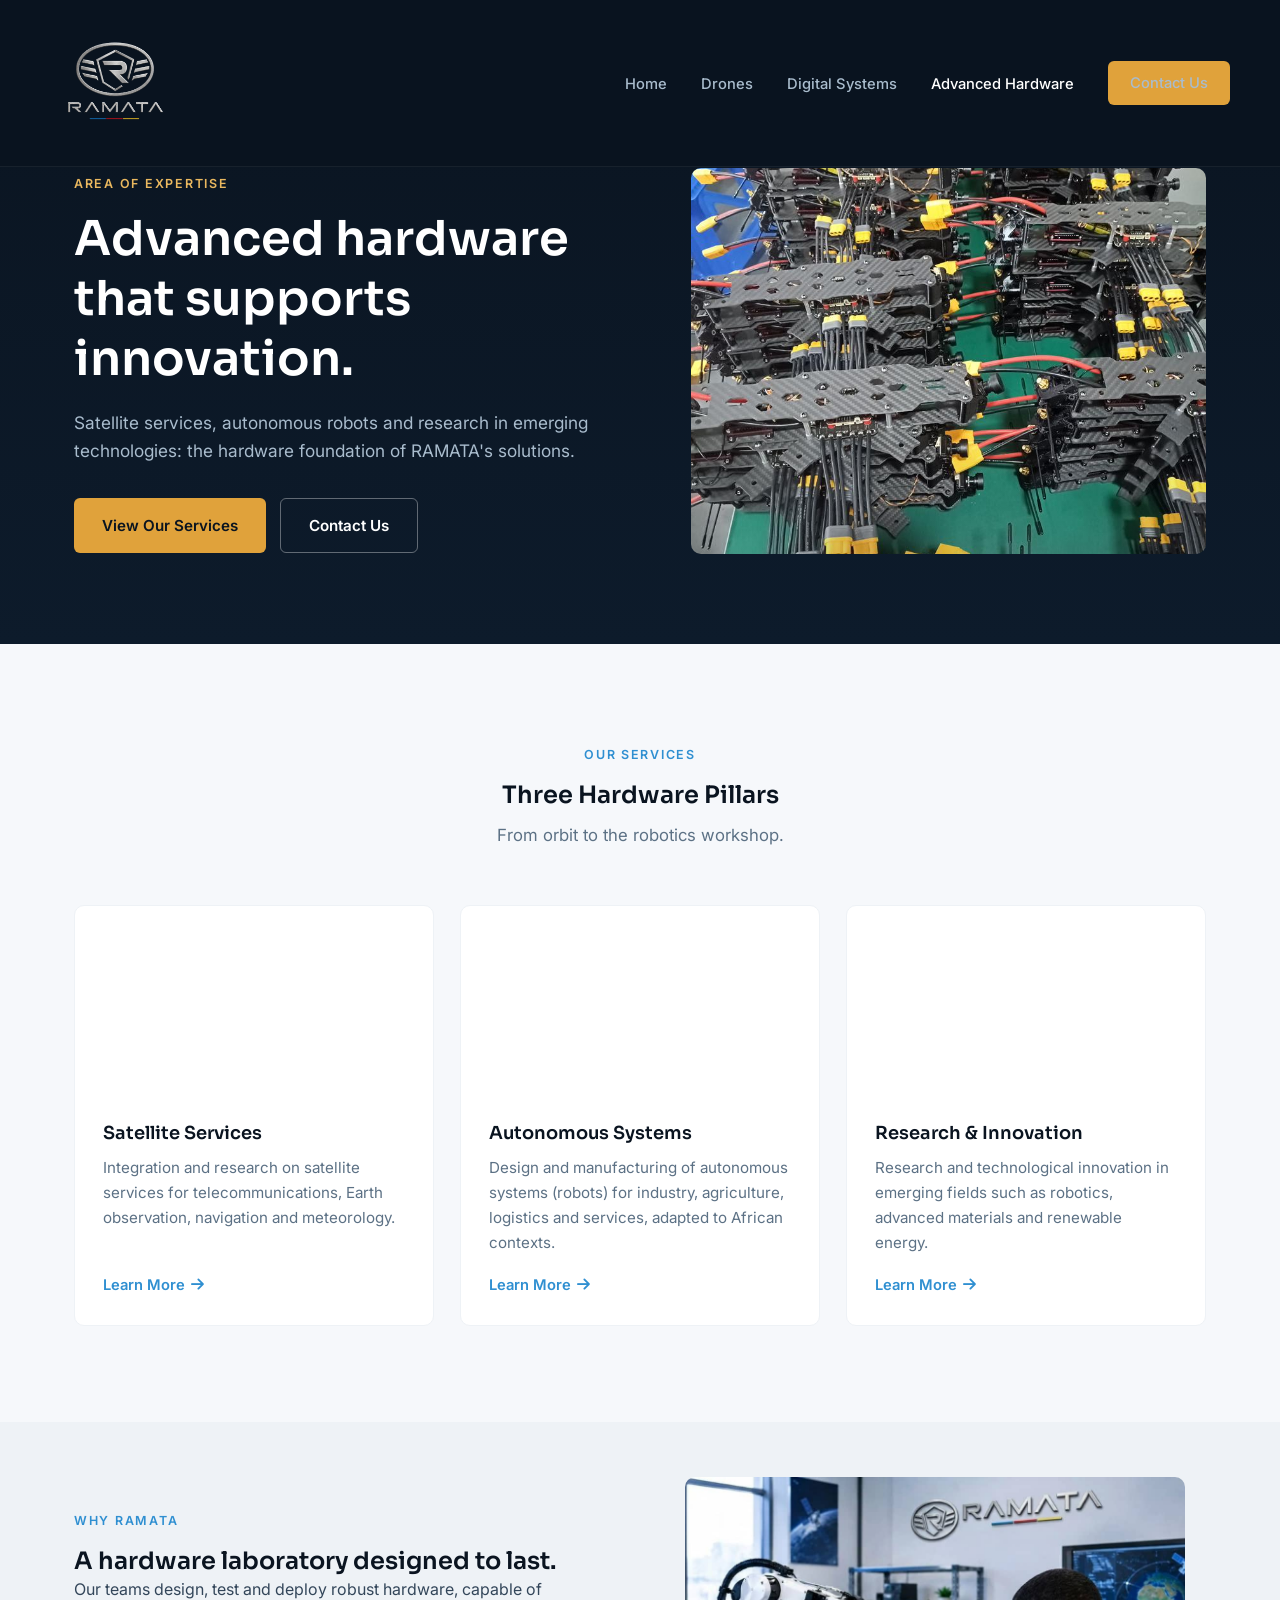
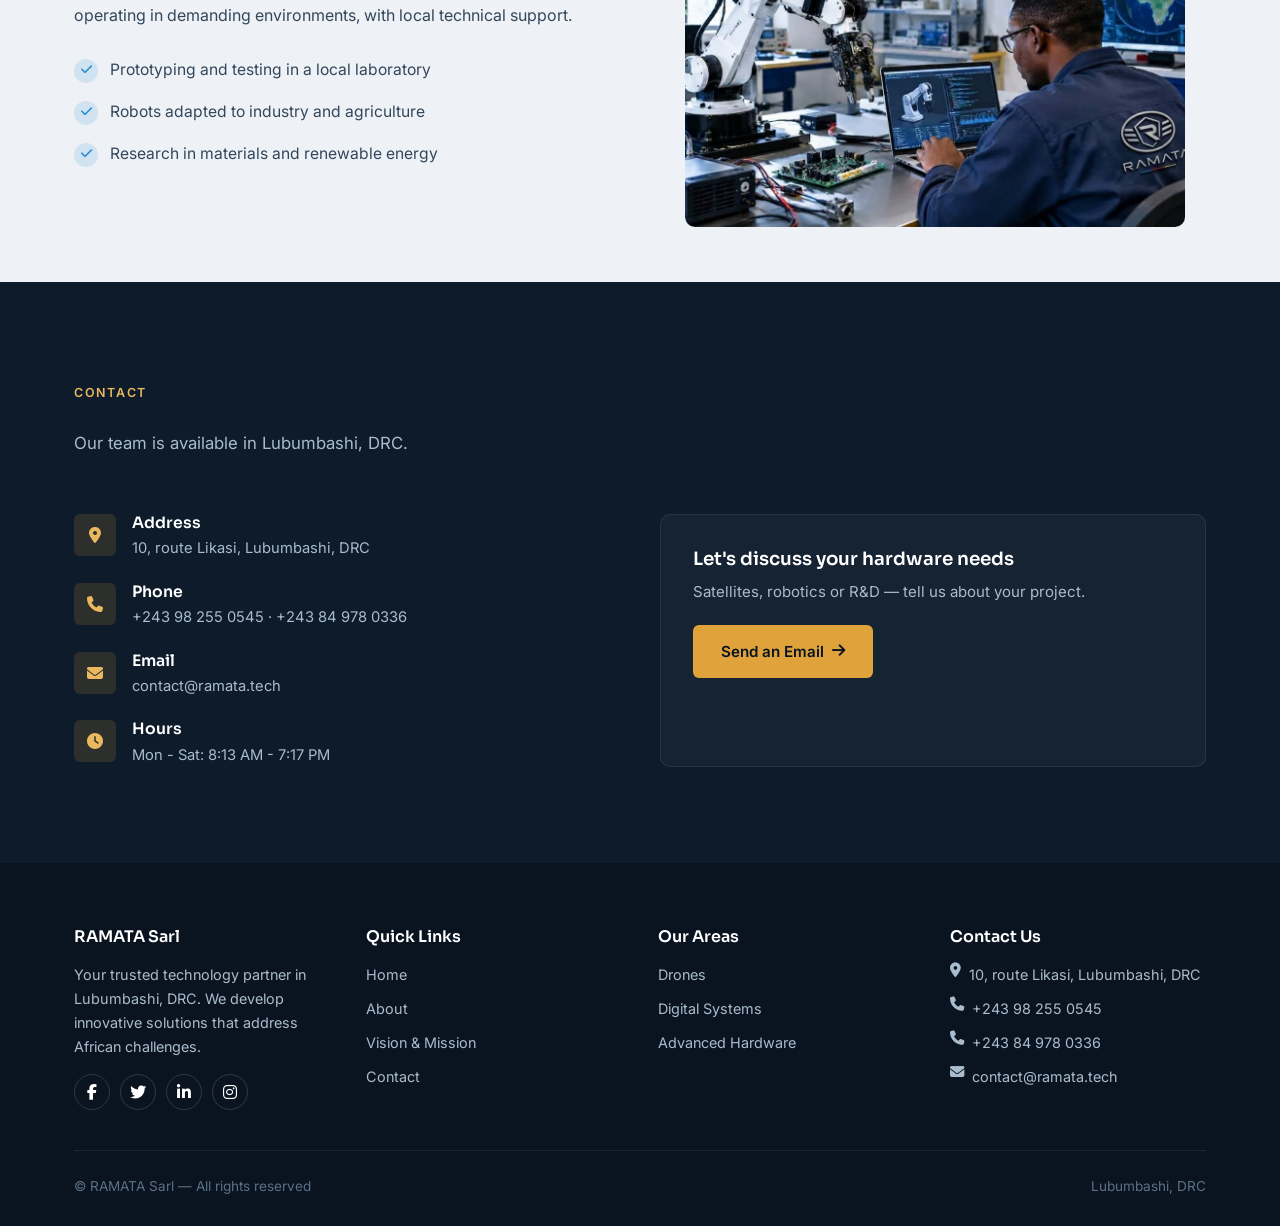
==== advanced-hardware.html @ b4857c04 "updated website" ====
<!DOCTYPE html>
<html lang="en">
<head>
    <meta charset="UTF-8">
    <meta name="viewport" content="width=device-width, initial-scale=1.0">

    <title>Advanced Hardware — RAMATA Sarl</title>

    <meta name="description" content="Satellite services, autonomous systems and research & innovation by RAMATA Sarl, Lubumbashi, DRC.">

    <link rel="preconnect" href="https://fonts.googleapis.com">

    <link href="https://fonts.googleapis.com/css2?family=Sora:wght@500;600;700&family=Inter:wght@400;500;600&display=swap" rel="stylesheet">

    <link rel="stylesheet" href="https://cdnjs.cloudflare.com/ajax/libs/font-awesome/6.4.0/css/all.min.css">

    <link rel="stylesheet" href="style.css">
</head>

<body>

    <!-- Header -->
    <header id="header">

        <div class="container nav-container">

            <a href="index.html" class="logo" aria-label="RAMATA Sarl">

                <img src="images/logo.png" alt="RAMATA logo">


            </a>


            <button class="mobile-menu" aria-label="Menu">
                <i class="fas fa-bars"></i>
            </button>


            <ul class="nav-links">

                <li>
                    <a href="index.html">Home</a>
                </li>

                <li>
                    <a href="drones.html">Drones</a>
                </li>

                <li>
                    <a href="digital-systems.html">Digital Systems</a>
                </li>

                <li>
                    <a href="advanced-hardware.html" class="active">
                        Advanced Hardware
                    </a>
                </li>

                <li>
                    <a href="index.html#contact" class="btn">
                        Contact Us
                    </a>
                </li>

            </ul>

        </div>

    </header>


    <!-- Hero -->
    <section class="hero">

        <div class="container">

            <div class="hero-copy">

                <span class="eyebrow on-dark">
                    Area of Expertise
                </span>

                <h1>
                    Advanced hardware that supports innovation.
                </h1>

                <p>
                    Satellite services, autonomous robots and research in emerging technologies:
                    the hardware foundation of RAMATA's solutions.
                </p>

                <div class="hero-btns">

                    <a href="#services" class="btn">
                        View Our Services
                    </a>

                    <a href="#contact" class="btn btn-ghost">
                        Contact Us
                    </a>

                </div>

            </div>


            <div class="hero-visual">

                <img
                    src="images/hardwares.jpg"
                    alt="RAMATA Satellite Services"
                >

            </div>

        </div>

    </section>


    <!-- Services -->
    <section id="services">

        <div class="container">

            <div class="section-head center">

                <span class="eyebrow">
                    Our Services
                </span>

                <h2>
                    Three Hardware Pillars
                </h2>

                <p>
                    From orbit to the robotics workshop.
                </p>

            </div>


            <div
                class="service-card-grid cols-3"
                style="display:grid;gap:26px;grid-template-columns:repeat(auto-fit,minmax(280px,1fr))"
            >

                <!-- Service 1 -->
                <div class="service-card">

                    <div
                        class="service-media"
                        style="background-image:url('https://images.unsplash.com/photo-1446776877081-d282a0f896e2?ixlib=rb-4.0.3&auto=format&fit=crop&w=500&q=80')"
                    ></div>

                    <div class="service-body">

                       

                        <h3>
                            Satellite Services
                        </h3>

                        <p>
                            Integration and research on satellite services for telecommunications,
                            Earth observation, navigation and meteorology.
                        </p>

                        <a href="#contact" class="link-arrow">
                            Learn More
                            <i class="fas fa-arrow-right"></i>
                        </a>

                    </div>

                </div>


                <!-- Service 2 -->
                <div class="service-card">

                    <div
                        class="service-media"
                        style="background-image:url('https://images.unsplash.com/photo-1485827404703-89b55fcc595e?ixlib=rb-4.0.3&auto=format&fit=crop&w=500&q=80')"
                    ></div>

                    <div class="service-body">

                       

                        <h3>
                            Autonomous Systems
                        </h3>

                        <p>
                            Design and manufacturing of autonomous systems (robots) for industry,
                            agriculture, logistics and services, adapted to African contexts.
                        </p>

                        <a href="#contact" class="link-arrow">
                            Learn More
                            <i class="fas fa-arrow-right"></i>
                        </a>

                    </div>

                </div>


                <!-- Service 3 -->
                <div class="service-card">

                    <div
                        class="service-media"
                        style="background-image:url('https://images.unsplash.com/photo-1532094349884-543bc11b234d?ixlib=rb-4.0.3&auto=format&fit=crop&w=500&q=80')"
                    ></div>

                    <div class="service-body">

                       

                        <h3>
                            Research & Innovation
                        </h3>

                        <p>
                            Research and technological innovation in emerging fields such as robotics,
                            advanced materials and renewable energy.
                        </p>

                        <a href="#contact" class="link-arrow">
                            Learn More
                            <i class="fas fa-arrow-right"></i>
                        </a>

                    </div>

                </div>

            </div>

        </div>

    </section>


    <!-- Why RAMATA -->
    <!-- Point 12: section height reduced -->
    <section class="why-section" style="background:var(--paper-100)">

        <div class="container">

            <div class="split">

                <div>

                    <span class="eyebrow">
                        Why RAMATA
                    </span>

                    <h2>
                        A hardware laboratory designed to last.
                    </h2>

                    <p>
                        Our teams design, test and deploy robust hardware,
                        capable of operating in demanding environments,
                        with local technical support.
                    </p>


                    <ul class="checklist">

                        <li>

                            <span class="check-mark">
                                <i class="fas fa-check"></i>
                            </span>

                            Prototyping and testing in a local laboratory

                        </li>


                        <li>

                            <span class="check-mark">
                                <i class="fas fa-check"></i>
                            </span>

                            Robots adapted to industry and agriculture

                        </li>


                        <li>

                            <span class="check-mark">
                                <i class="fas fa-check"></i>
                            </span>

                            Research in materials and renewable energy

                        </li>

                    </ul>

                </div>


                <img
                    src="images/hardware.jpeg"
                    alt="RAMATA Laboratory"
                >

            </div>

        </div>

    </section>


    <!-- Contact -->
    <section class="contact" id="contact">

        <div class="container">

            <div class="section-head">

                <span class="eyebrow on-dark">
                    Contact
                </span>

                
                <p>
                    Our team is available in Lubumbashi, DRC.
                </p>

            </div>


            <div class="contact-grid">

                <div class="contact-info-list">

                    <div class="contact-info-item">

                        <span class="icon">
                            <i class="fas fa-map-marker-alt"></i>
                        </span>

                        <div>

                            <h4>
                                Address
                            </h4>

                            <p>
                                10, route Likasi, Lubumbashi, DRC
                            </p>

                        </div>

                    </div>


                    <div class="contact-info-item">

                        <span class="icon">
                            <i class="fas fa-phone"></i>
                        </span>

                        <div>

                            <h4>
                                Phone
                            </h4>

                            <p>
                                <a href="tel:+243982550545">
                                    +243 98 255 0545
                                </a>
                                ·
                                <a href="tel:+243849780336">
                                    +243 84 978 0336
                                </a>
                            </p>

                        </div>

                    </div>


                    <div class="contact-info-item">

                        <span class="icon">
                            <i class="fas fa-envelope"></i>
                        </span>

                        <div>

                            <h4>
                                Email
                            </h4>

                            <p>
                                <a href="mailto:contact@ramata.tech">
                                    contact@ramata.tech
                                </a>
                            </p>

                        </div>

                    </div>


                    <div class="contact-info-item">

                        <span class="icon">
                            <i class="fas fa-clock"></i>
                        </span>

                        <div>

                            <h4>
                                Hours
                            </h4>

                            <p>
                                Mon - Sat: 8:13 AM - 7:17 PM
                            </p>

                        </div>

                    </div>

                </div>


                <div class="contact-panel">

                    <h3>
                        Let's discuss your hardware needs
                    </h3>

                    <p>
                        Satellites, robotics or R&D — tell us about your project.
                    </p>

                    <a
                        href="mailto:contact@ramata.tech"
                        class="btn"
                    >
                        Send an Email
                        <i class="fas fa-arrow-right"></i>
                    </a>

                </div>

            </div>

        </div>

    </section>


    <!-- Footer -->
    <footer>

        <div class="container">

            <div class="footer-grid">


                <!-- Footer Column 1 -->
                <div class="footer-col">

                    <h3>
                        RAMATA Sarl
                    </h3>

                    <p>
                        Your trusted technology partner in Lubumbashi, DRC.
                        We develop innovative solutions that address African challenges.
                    </p>

                    <div class="social-links">

                        <a href="#">
                            <i class="fab fa-facebook-f"></i>
                        </a>

                        <a href="#">
                            <i class="fab fa-twitter"></i>
                        </a>

                        <a href="#">
                            <i class="fab fa-linkedin-in"></i>
                        </a>

                        <a href="#">
                            <i class="fab fa-instagram"></i>
                        </a>

                    </div>

                </div>


                <!-- Footer Column 2 -->
                <div class="footer-col">

                    <h4>
                        Quick Links
                    </h4>

                    <ul class="footer-links">

                        <li>
                            <a href="index.html">
                                Home
                            </a>
                        </li>

                        <li>
                            <a href="index.html#apropos">
                                About
                            </a>
                        </li>

                        <li>
                            <a href="index.html#vision">
                                Vision & Mission
                            </a>
                        </li>

                        <li>
                            <a href="index.html#contact">
                                Contact
                            </a>
                        </li>

                    </ul>

                </div>


                <!-- Footer Column 3 -->
                <div class="footer-col">

                    <h4>
                        Our Areas
                    </h4>

                    <ul class="footer-links">

                        <li>
                            <a href="drones.html">
                                Drones
                            </a>
                        </li>

                        <li>
                            <a href="digital-systems.html">
                                Digital Systems
                            </a>
                        </li>

                        <li>
                            <a href="advanced-hardware.html">
                                Advanced Hardware
                            </a>
                        </li>

                    </ul>

                </div>


                <!-- Footer Column 4 -->
                <div class="footer-col">

                    <h4>
                        Contact Us
                    </h4>

                    <ul class="footer-links">

                        <li>
                            <i class="fas fa-map-marker-alt"></i>
                            10, route Likasi, Lubumbashi, DRC
                        </li>

                        <li>
                            <i class="fas fa-phone"></i>
                            +243 98 255 0545
                        </li>

                        <li>
                            <i class="fas fa-phone"></i>
                            +243 84 978 0336
                        </li>

                        <li>
                            <i class="fas fa-envelope"></i>
                            contact@ramata.tech
                        </li>

                    </ul>

                </div>

            </div>


            <div class="copyright">

                <p>
                    &copy; RAMATA Sarl — All rights reserved
                </p>

                <p>
                    Lubumbashi, DRC
                </p>

            </div>

        </div>

    </footer>


    <script src="main.js"></script>

</body>
</html>
---- style.css ----
/* ==========================================================================
   RAMATA Sarl — Design tokens
   Palette: deep aviation navy + sky blue + warm amber accent
   Type: Sora (display/headings) + Inter (body)
   ========================================================================== */

:root {
    --navy-950: #0a1420;
    --navy-900: #0d1b2b;
    --navy-800: #12283e;
    --navy-700: #1a3552;
    --sky-500: #2f8fd1;
    --sky-400: #4fabe8;
    --amber-400: #e0a23b;
    --amber-300: #eab85f;
    --paper-50: #f6f8fb;
    --paper-100: #eef2f6;
    --white: #ffffff;
    --slate-700: #33465a;
    --slate-500: #5c7185;
    --slate-300: #a9bccd;
    --slate-200: #cddae4;
    --radius-sm: 6px;
    --radius-md: 10px;
    --container: 1180px;
}

* {
    margin: 0;
    padding: 0;
    box-sizing: border-box;
}

html {
    scroll-behavior: smooth;
}

body {
    font-family: 'Inter', sans-serif;
    background: var(--paper-50);
    color: var(--slate-700);
    line-height: 1.65;
    font-size: 16px;
    overflow-x: hidden;
}

h1, h2, h3, h4 {
    font-family: 'Sora', sans-serif;
    color: var(--navy-950);
    line-height: 1.25;
    font-weight: 600;
}

a {
    color: inherit;
}

img {
    max-width: 100%;
    display: block;
}

.container {
    width: 100%;
    max-width: var(--container);
    margin: 0 auto;
    padding: 0 24px;
}

.eyebrow {
    display: inline-block;
    font-size: 0.78rem;
    letter-spacing: 0.14em;
    text-transform: uppercase;
    font-weight: 600;
    color: var(--sky-500);
    margin-bottom: 14px;
}

.eyebrow.on-dark {
    color: var(--amber-300);
}

section {
    padding: 96px 0;
}

.section-head {
    max-width: 620px;
    margin-bottom: 56px;
}

.section-head p {
    color: var(--slate-500);
    font-size: 1.05rem;
    margin-top: 12px;
}

.section-head.center {
    margin-left: auto;
    margin-right: auto;
    text-align: center;
}

/* Buttons */
.btn {
    display: inline-flex;
    align-items: center;
    gap: 8px;
    padding: 14px 28px;
    background: var(--amber-400);
    color: var(--navy-950);
    border-radius: var(--radius-sm);
    text-decoration: none;
    font-weight: 600;
    font-size: 0.95rem;
    border: none;
    cursor: pointer;
    transition: background 0.2s ease, transform 0.2s ease;
}

.btn:hover {
    background: var(--amber-300);
    transform: translateY(-2px);
}

.btn-ghost {
    background: transparent;
    color: var(--white);
    border: 1.5px solid rgba(255,255,255,0.35);
}

.btn-ghost:hover {
    background: rgba(255,255,255,0.1);
    border-color: rgba(255,255,255,0.6);
}

.link-arrow {
    display: inline-flex;
    align-items: center;
    gap: 6px;
    color: var(--sky-500);
    text-decoration: none;
    font-weight: 600;
    font-size: 0.92rem;
    transition: gap 0.2s ease;
}

.link-arrow:hover {
    gap: 10px;
}

/* ==========================================================================
   Header
   ========================================================================== */

header {
    position: fixed;
    top: 0;
    width: 100%;
    z-index: 1000;
    background: rgba(10, 20, 32, 0.92);
    backdrop-filter: blur(8px);
    border-bottom: 1px solid rgba(255,255,255,0.06);
}

.nav-container {
    display: flex;
    align-items: center;
    justify-content: space-between;
    padding: 18px 0;
}

.logo {
    display: flex;
    flex-direction: column;
    align-items: center;
    justify-content: center;
    text-decoration: none;
    line-height: 1;
    gap: 4px;
}

.logo img {
    width: 130px;
    height: auto;
    object-fit: contain;
    display: block;
    border-radius: 6px;
}

.logo-text {
    color: var(--white);
    font-family: 'Sora', sans-serif;
    font-size: 0.85rem;
    font-weight: 600;
    line-height: 1;
}
.nav-links {
    display: flex;
    align-items: center;
    list-style: none;
    gap: 34px;
}

.nav-links a {
    text-decoration: none;
    color: var(--slate-300);
    font-weight: 500;
    font-size: 0.92rem;
    transition: color 0.2s ease;
}

.nav-links a:hover,
.nav-links a.active {
    color: var(--white);
}

.nav-links .btn {
    padding: 10px 22px;
}

.mobile-menu {
    display: none;
    font-size: 1.4rem;
    color: var(--white);
    cursor: pointer;
    background: none;
    border: none;  
    padding: 8px 12px;


}

/* ==========================================================================
   Hero
   ========================================================================== */

.hero {
    background: linear-gradient(180deg, var(--navy-950) 0%, var(--navy-900) 100%);
    color: var(--white);
    padding: 168px 0 90px;
    position: relative;
    overflow: hidden;
}

.hero .container {
    display: grid;
    grid-template-columns: 1fr;
    gap: 48px;
    align-items: center;
    position: relative;
    z-index: 2;
}

.hero-copy h1 {
    color: var(--white);
    font-size: 2.4rem;
    margin-bottom: 20px;
    max-width: 620px;
}

.hero-copy p {
    color: var(--slate-300);
    font-size: 1.08rem;
    max-width: 520px;
    margin-bottom: 32px;
}

.hero-btns {
    display: flex;
    flex-wrap: wrap;
    gap: 14px;
}

.hero-visual {
    position: relative;
    border-radius: var(--radius-md);
    overflow: hidden;
    aspect-ratio: 4 / 3;
}

.hero-visual img {
    width: 100%;
    height: 100%;
    object-fit: cover;
}

.hero-visual::after {
    content: '';
    position: absolute;
    inset: 0;
    background: linear-gradient(
        180deg,
        rgba(10,20,32,0) 70%,
        rgba(10,20,32,0.15) 100%
    );
}

/* ==========================================================================
   Checklist
   ========================================================================== */

.checklist {
    list-style: none;
    display: grid;
    gap: 16px;
    margin: 28px 0 32px;
}

.checklist li {
    display: flex;
    align-items: flex-start;
    gap: 12px;
    font-size: 0.98rem;
}

.checklist .check-mark {
    flex-shrink: 0;
    width: 24px;
    height: 24px;
    border-radius: 50%;
    background: rgba(47, 143, 209, 0.15);
    color: var(--sky-500);
    display: flex;
    align-items: center;
    justify-content: center;
    font-size: 0.8rem;
    margin-top: 2px;
}

.checklist.on-dark .check-mark {
    background: rgba(224, 162, 59, 0.18);
    color: var(--amber-300);
}

.checklist.on-dark li {
    color: var(--slate-300);
}

/* ==========================================================================
   About / intro split
   ========================================================================== */

.split {
    display: grid;
    grid-template-columns: 1fr;
    gap: 48px;
    align-items: center;
}

.split img {
    border-radius: var(--radius-md);
}

/* ==========================================================================
   Vision / Mission cards
   ========================================================================== */

.vm-grid, .card-grid {
    display: grid;
    grid-template-columns: 1fr;
    gap: 28px;
}

.vm-card, .info-card {
    background: var(--white);
    border: 1px solid var(--paper-100);
    border-radius: var(--radius-md);
    padding: 32px;
}

.vm-card .icon, .service-card .icon {
    width: 46px;
    height: 46px;
    border-radius: var(--radius-sm);
    background: var(--navy-950);
    color: var(--amber-300);
    display: flex;
    align-items: center;
    justify-content: center;
    font-size: 1.15rem;
    margin-bottom: 18px;
}

.vm-card p, .info-card p {
    color: var(--slate-500);
    font-size: 0.96rem;
}

/* ==========================================================================
   Services / specialization cards
   ========================================================================== */

.service-card {
    background: var(--white);
    border-radius: var(--radius-md);
    overflow: hidden;
    border: 1px solid var(--paper-100);
    display: flex;
    flex-direction: column;
}

.service-card .service-media {
    height: 190px;
    background-size: cover;
    background-position: center;
    position: relative;
}

.service-card .service-body {
    padding: 26px 28px 28px;
    display: flex;
    flex-direction: column;
    flex: 1;
}

.service-card h3 {
    font-size: 1.12rem;
    margin-bottom: 10px;
}

.service-card p {
    color: var(--slate-500);
    font-size: 0.95rem;
    margin-bottom: 18px;
    flex: 1;
}

/* Specialization teaser cards on landing page */

.spec-card {
    position: relative;
    border-radius: var(--radius-md);
    overflow: hidden;
    min-height: 320px;
    display: flex;
    align-items: flex-end;
    color: var(--white);
    text-decoration: none;
    background-size: cover;
    background-position: center;
}

.spec-card::before {
    content: '';
    position: absolute;
    inset: 0;
    background: linear-gradient(180deg, rgba(10,20,32,0.15) 0%, rgba(10,20,32,0.92) 100%);
}

.spec-card-body {
    position: relative;
    z-index: 2;
    padding: 28px;
}

.spec-card .tag {
    font-size: 0.75rem;
    letter-spacing: 0.12em;
    text-transform: uppercase;
    color: var(--amber-300);
    font-weight: 600;
    margin-bottom: 8px;
    display: block;
}

.spec-card h3 {
    color: var(--white);
    font-size: 1.3rem;
    margin-bottom: 8px;
}

.spec-card p {
    color: var(--slate-300);
    font-size: 0.92rem;
    margin-bottom: 0;
}

.spec-card .link-arrow {
    color: var(--white);
    margin-top: 14px;
}

/* ==========================================================================
   Stats strip
   ========================================================================== */

.stats {
    background: var(--navy-950);
    color: var(--white);
    padding: 56px 0;
}

.stats .container {
    display: grid;
    grid-template-columns: repeat(2, 1fr);
    gap: 32px;
    text-align: center;
}

.stats .stat-num {
    font-family: 'Sora', sans-serif;
    font-size: 2.1rem;
    font-weight: 700;
    color: var(--amber-300);
}

.stats .stat-label {
    color: var(--slate-300);
    font-size: 0.88rem;
    margin-top: 6px;
}

/* ==========================================================================
   Gallery
   ========================================================================== */

.gallery-grid {
    display: grid;
    grid-template-columns: repeat(2, 1fr);
    gap: 18px;
}

.gallery-item {
    border-radius: var(--radius-md);
    overflow: hidden;
    aspect-ratio: 4/3;
}

.gallery-item img {
    width: 100%;
    height: 100%;
    object-fit: cover;
    transition: transform 0.4s ease;
}

.gallery-item:hover img {
    transform: scale(1.06);
}

/* ==========================================================================
   Contact
   ========================================================================== */

.contact {
    background: var(--navy-900);
    color: var(--white);
}

.contact .section-head p {
    color: var(--slate-300);
}

.contact-grid {
    display: grid;
    grid-template-columns: 1fr;
    gap: 40px;
}

.contact-info-list {
    display: grid;
    gap: 22px;
}

.contact-info-item {
    display: flex;
    gap: 16px;
    align-items: flex-start;
}

.contact-info-item .icon {
    width: 42px;
    height: 42px;
    border-radius: var(--radius-sm);
    background: rgba(224, 162, 59, 0.15);
    color: var(--amber-300);
    display: flex;
    align-items: center;
    justify-content: center;
    flex-shrink: 0;
}

.contact-info-item h4 {
    color: var(--white);
    font-size: 0.98rem;
    margin-bottom: 3px;
}

.contact-info-item p, .contact-info-item a {
    color: var(--slate-300);
    font-size: 0.92rem;
    text-decoration: none;
}

.contact-panel {
    background: rgba(255,255,255,0.04);
    border: 1px solid rgba(255,255,255,0.08);
    border-radius: var(--radius-md);
    padding: 32px;
}

.contact-panel h3 {
    color: var(--white);
    font-size: 1.15rem;
    margin-bottom: 10px;
}

.contact-panel p {
    color: var(--slate-300);
    font-size: 0.94rem;
    margin-bottom: 20px;
}

/* ==========================================================================
   Footer
   ========================================================================== */

footer {
    background: var(--navy-950);
    color: var(--slate-300);
    padding: 64px 0 28px;
}

.footer-grid {
    display: grid;
    grid-template-columns: 1fr;
    gap: 36px;
    padding-bottom: 40px;
}

.footer-col h3, .footer-col h4 {
    color: var(--white);
    font-size: 1rem;
    margin-bottom: 16px;
}

.footer-col p {
    font-size: 0.9rem;
    color: var(--slate-300);
    margin-bottom: 16px;
}

.footer-links {
    list-style: none;
    display: grid;
    gap: 10px;
}

.footer-links a {
    text-decoration: none;
    color: var(--slate-300);
    font-size: 0.9rem;
    transition: color 0.2s ease;
}

.footer-links a:hover {
    color: var(--amber-300);
}

.footer-links li {
    display: flex;
    gap: 8px;
    align-items: flex-start;
    font-size: 0.9rem;
}

.social-links {
    display: flex;
    gap: 10px;
}

.social-links a {
    width: 36px;
    height: 36px;
    border-radius: 50%;
    border: 1px solid rgba(255,255,255,0.15);
    display: flex;
    align-items: center;
    justify-content: center;
    color: var(--white);
    text-decoration: none;
    transition: background 0.2s ease, border-color 0.2s ease;
}

.social-links a:hover {
    background: var(--amber-400);
    border-color: var(--amber-400);
    color: var(--navy-950);
}

.copyright {
    border-top: 1px solid rgba(255,255,255,0.08);
    padding-top: 24px;
    font-size: 0.85rem;
    color: var(--slate-500);
    display: flex;
    justify-content: space-between;
    flex-wrap: wrap;
    gap: 10px;
}

/* ==========================================================================
   Responsive
   ========================================================================== */

@media (min-width: 640px) {
    .stats .container {
        grid-template-columns: repeat(4, 1fr);
    }

    .gallery-grid {
        grid-template-columns: repeat(3, 1fr);
    }
}

@media (min-width: 768px) {
    .hero h1 {
        font-size: 3rem;
    }

    .vm-grid {
        grid-template-columns: repeat(3, 1fr);
    }

    .card-grid {
        grid-template-columns: repeat(2, 1fr);
    }

    .footer-grid {
        grid-template-columns: repeat(4, 1fr);
    }

    .contact-grid {
        grid-template-columns: 1fr 1fr;
    }
}

@media (min-width: 900px) {
    .hero .container {
        grid-template-columns: 1.05fr 0.95fr;
    }

    .split {
        grid-template-columns: 1fr 1fr;
    }

    .service-card-grid {
        grid-template-columns: repeat(3, 1fr);
    }
}

@media (min-width: 992px) {
    .service-card-grid.cols-3 {
        grid-template-columns: repeat(3, 1fr);
    }

    .spec-grid {
        grid-template-columns: repeat(3, 1fr);
    }
}

.service-card-grid, .spec-grid {
    display: grid;
    grid-template-columns: 1fr;
    gap: 26px;
}

@media (min-width: 700px) {
    .service-card-grid, .spec-grid {
        grid-template-columns: repeat(2, 1fr);
    }
}

@media (max-width: 899px) {
    .nav-links {
        display: none;
        position: absolute;
        top: 100%;
        left: 0;
        width: 100%;
        background: var(--navy-950);
        flex-direction: column;
        align-items: flex-start;
        padding: 24px;
        gap: 18px;
        border-bottom: 1px solid rgba(255,255,255,0.08);
    }

    .nav-links.active {
        display: flex;
    }

    .mobile-menu {
        display: block;
    }

    section {
        padding: 72px 0;
    }
}
/* =========================================================
   Specializations Carousel
   ========================================================= */

.spec-carousel {
    position: relative;
    display: flex;
    align-items: center;
    gap: 18px;
}

.spec-carousel .spec-grid {
    display: flex;
    gap: 26px;
    overflow-x: auto;
    scroll-behavior: smooth;
    scrollbar-width: none;
    flex: 1;
    padding: 8px 4px 18px;
}

.spec-carousel .spec-grid::-webkit-scrollbar {
    display: none;
}

.spec-carousel .spec-card {
    flex: 0 0 calc((100% - 52px) / 3);
    min-height: 320px;
}

.carousel-btn {
    width: 44px;
    height: 44px;
    flex-shrink: 0;
    border: none;
    border-radius: 50%;
    background: var(--navy-950);
    color: var(--white);
    cursor: pointer;
    display: flex;
    align-items: center;
    justify-content: center;
    transition: 0.2s ease;
    z-index: 5;
}

.carousel-btn:hover {
    background: var(--sky-500);
    transform: scale(1.05);
}

/* Tablet */
@media (max-width: 991px) {
    .spec-carousel .spec-card {
        flex: 0 0 calc((100% - 26px) / 2);
    }
}

/* Mobile */
@media (max-width: 699px) {
    .spec-carousel {
        gap: 10px;
    }

    .spec-carousel .spec-card {
        flex: 0 0 100%;
    }

    .carousel-btn {
        width: 38px;
        height: 38px;
    }
}
/* =========================================================
   Drone Images Carousel - Point 8
   ========================================================= */

.drone-carousel {
    position: relative;
    width: 100%;
    border-radius: var(--radius-md);
    overflow: hidden;
    aspect-ratio: 4 / 3;
}

.drone-carousel-track {
    display: flex;
    width: 100%;
    height: 100%;
    overflow-x: auto;
    scroll-behavior: smooth;
    scrollbar-width: none;
    scroll-snap-type: x mandatory;
}

.drone-carousel-track::-webkit-scrollbar {
    display: none;
}

.drone-carousel-track img {
    flex: 0 0 100%;
    width: 100%;
    height: 100%;
    object-fit: cover;
    scroll-snap-align: start;
}

.drone-carousel-btn {
    position: absolute;
    top: 50%;
    transform: translateY(-50%);
    width: 42px;
    height: 42px;
    border: none;
    border-radius: 50%;
    background: rgba(10, 20, 32, 0.75);
    color: var(--white);
    cursor: pointer;
    display: flex;
    align-items: center;
    justify-content: center;
    z-index: 5;
    transition: 0.2s ease;
}

.drone-carousel-btn:hover {
    background: var(--sky-500);
}

.drone-prev {
    left: 14px;
}

.drone-next {
    right: 14px;
}

@media (max-width: 699px) {
    .drone-carousel-btn {
        width: 36px;
        height: 36px;
    }
}
/* =========================================================
   Applications - Images
   ========================================================= */

.application-image {
    width: 100%;
    height: 160px;
    object-fit: cover;
    border-radius: 12px;
    display: block;
    margin-bottom: 20px;
}
/* Company image and name */

.company-image {
    text-align: center;
}

.company-image img {
    width: 70%;
    max-width: 420px;
aspect-ratio: 1 / 1;
height: auto;
    object-fit: cover;
    border-radius: 16px;
    display: block;
    margin: 0 auto;
}

.company-image h3 {
    margin-top: 14px;
    font-size: 24px;
    font-weight: 700;
}
/* =========================================================
   Why RAMATA Section - Point 12
   Reduced section height
   ========================================================= */

.why-section {
    padding: 55px 0;
}

@media (max-width: 899px) {
    .why-section {
        padding: 50px 0;
    }
}
/*
.hero-copy p {
    text-align: justify !important;
}

.service-card p {
    text-align: justify;
}
    
.card-grid p {
        text-align: justify;
}
        
.split p{
    text-align: justify;
}
.vm-grid p{
    text-align: justify;
}*/
.why-section .split img {
    width: 100%;
    max-width: 500px;
    height: 350px;
    margin: 0 auto;
    object-fit: cover;
}
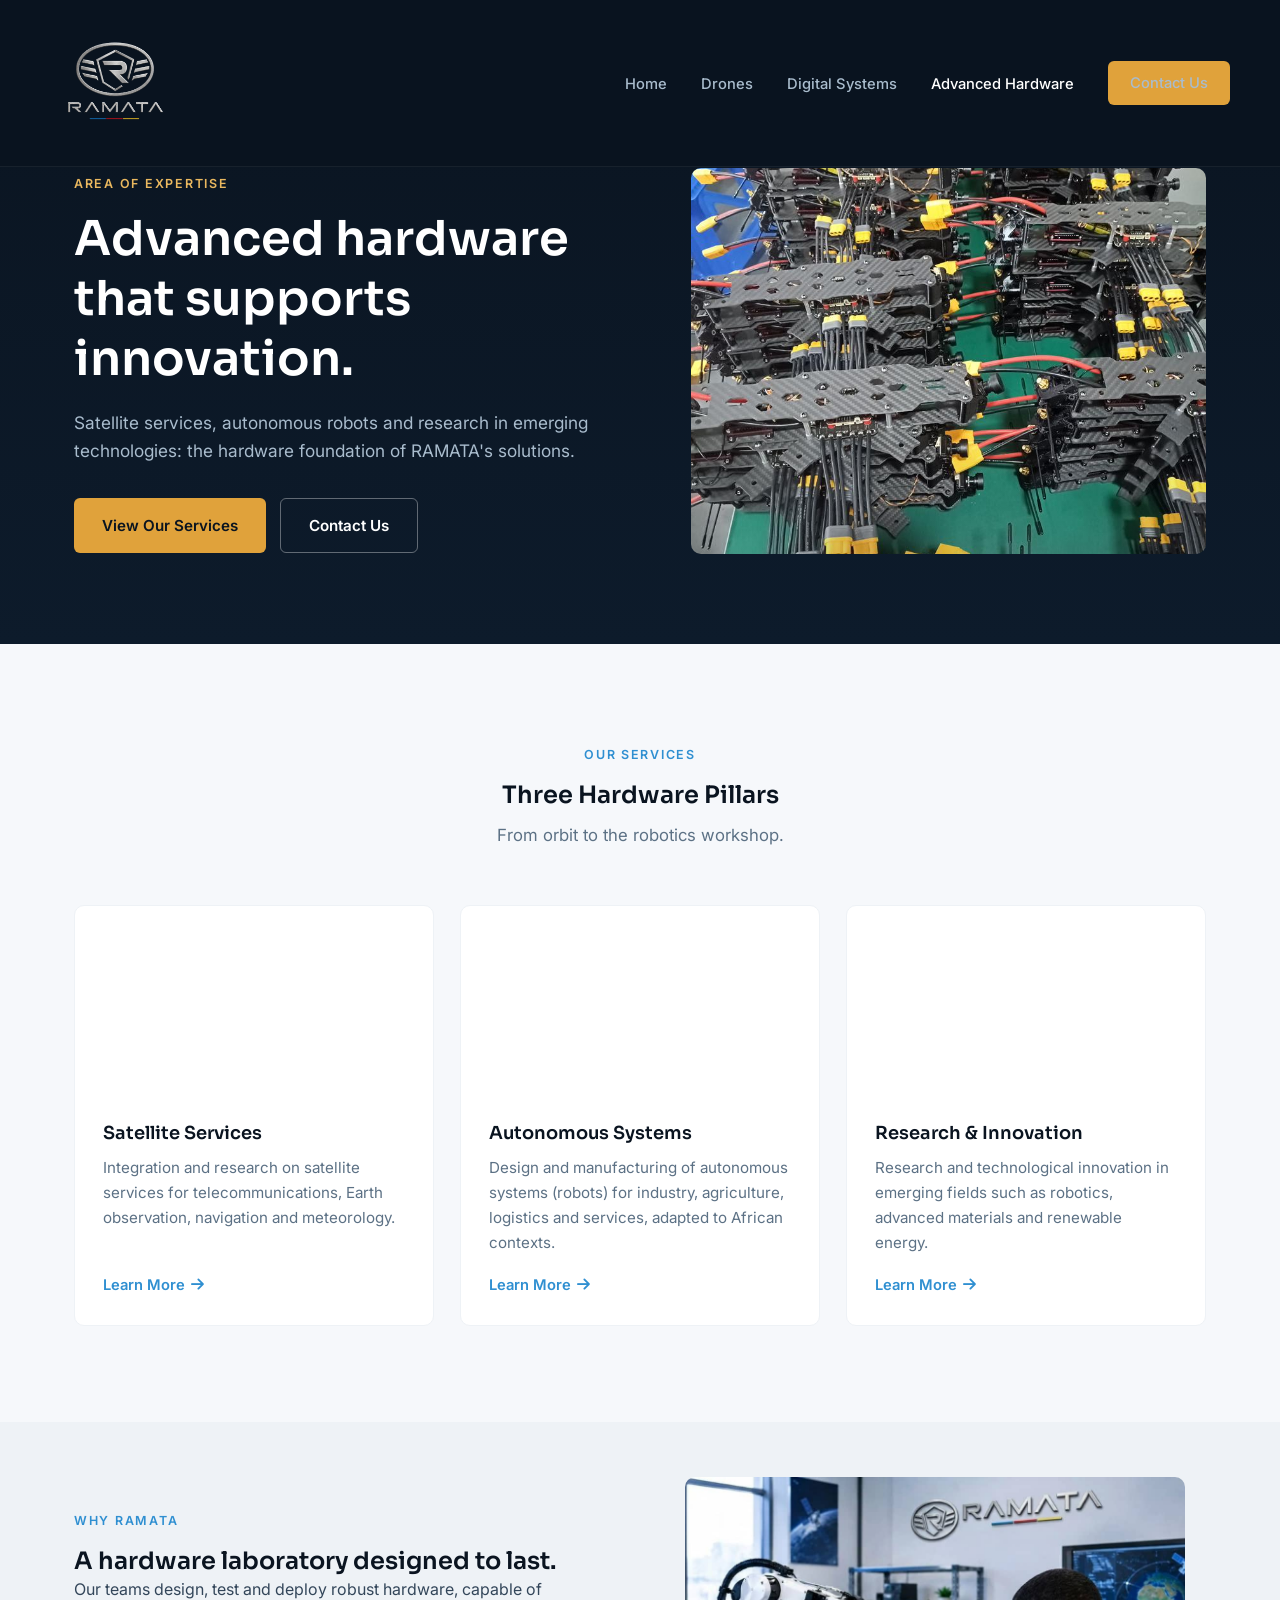
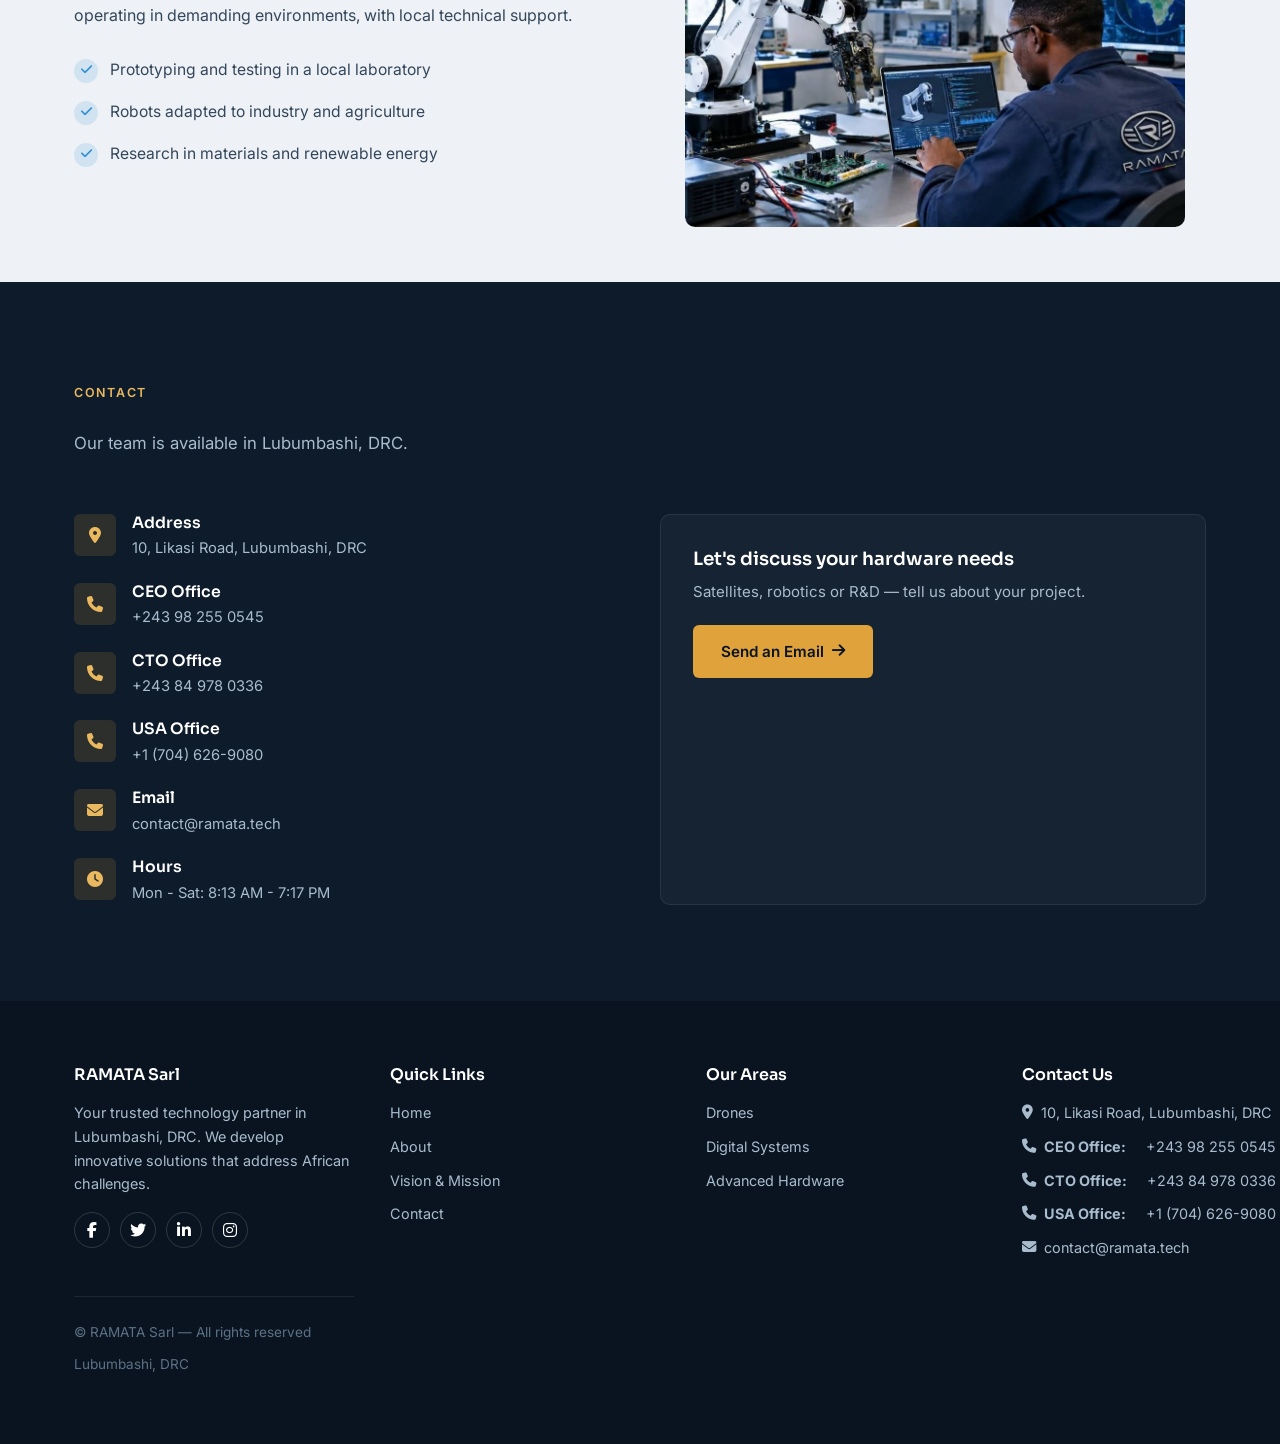
==== commit c5ae036b: "updated website" ====
--- a/advanced-hardware.html
+++ b/advanced-hardware.html
@@ -322,120 +322,161 @@
 
 
     <!-- Contact -->
-    <section class="contact" id="contact">
-
-        <div class="container">
-
-            <div class="section-head">
-
-                <span class="eyebrow on-dark">
-                    Contact
-                </span>
-
+            <section class="contact" id="contact">
+
+            <div class="container">
+
+                <div class="section-head">
+
+                    <span class="eyebrow on-dark">
+                        Contact
+                    </span>
                 
-                <p>
-                    Our team is available in Lubumbashi, DRC.
-                </p>
-
-            </div>
-
-
-            <div class="contact-grid">
-
-                <div class="contact-info-list">
-
-                    <div class="contact-info-item">
-
-                        <span class="icon">
-                            <i class="fas fa-map-marker-alt"></i>
-                        </span>
-
-                        <div>
-
-                            <h4>
-                                Address
-                            </h4>
-
-                            <p>
-                                10, route Likasi, Lubumbashi, DRC
-                            </p>
+
+                    <p>
+                        Our team is available in Lubumbashi, DRC.
+                    </p>
+
+                </div>
+
+
+                <div class="contact-grid">
+
+                    <div class="contact-info-list">
+
+                        <!-- Address -->
+                        <div class="contact-info-item">
+
+                            <span class="icon">
+                                <i class="fas fa-map-marker-alt"></i>
+                            </span>
+
+                            <div>
+                                <h4>Address</h4>
+
+                                <p>
+                                    <a
+                                        href="https://www.google.com/maps/search/?api=1&query=10%20Likasi%20Road%2C%20Lubumbashi%2C%20DRC"
+                                        target="_blank"
+                                        rel="noopener noreferrer"
+                                    >
+                                        10, Likasi Road, Lubumbashi, DRC
+                                    </a>
+                                </p>
+
+                            </div>
 
                         </div>
 
+
+                        <!-- CEO -->
+                        <div class="contact-info-item">
+
+                            <span class="icon">
+                                <i class="fas fa-phone"></i>
+                            </span>
+
+                            <div>
+
+                                <h4>CEO Office</h4>
+
+                                <p>
+                                    <a href="tel:+243982550545">
+                                        +243 98 255 0545
+                                    </a>
+                                </p>
+
+                            </div>
+
+                        </div>
+
+
+                        <!-- CTO -->
+                        <div class="contact-info-item">
+
+                            <span class="icon">
+                                <i class="fas fa-phone"></i>
+                            </span>
+
+                            <div>
+
+                                <h4>CTO Office</h4>
+
+                                <p>
+                                    <a href="tel:+243849780336">
+                                        +243 84 978 0336
+                                    </a>
+                                </p>
+
+                            </div>
+
+                        </div>
+
+
+                        <!-- CFO / Sales -->
+                        <div class="contact-info-item">
+
+                            <span class="icon">
+                                <i class="fas fa-phone"></i>
+                            </span>
+
+                            <div>
+
+                                <h4>USA Office</h4>
+
+                                <p>
+                                    <a href="tel:+17046269080">
+                                        +1 (704) 626-9080
+                                    </a>
+                                </p>
+
+                            </div>
+
+                        </div>
+
+
+                        <!-- Email -->
+                        <div class="contact-info-item">
+
+                            <span class="icon">
+                                <i class="fas fa-envelope"></i>
+                            </span>
+
+                            <div>
+
+                                <h4>Email</h4>
+
+                                <p>
+                                    <a href="mailto:contact@ramata.tech">
+                                        contact@ramata.tech
+                                    </a>
+                                </p>
+
+                            </div>
+
+                        </div>
+
+
+                        <!-- Hours -->
+                        <div class="contact-info-item">
+
+                            <span class="icon">
+                                <i class="fas fa-clock"></i>
+                            </span>
+
+                            <div>
+
+                                <h4>Hours</h4>
+
+                                <p>
+                                    Mon - Sat: 8:13 AM - 7:17 PM
+                                </p>
+
+                            </div>
+
+                        </div>
+
                     </div>
-
-
-                    <div class="contact-info-item">
-
-                        <span class="icon">
-                            <i class="fas fa-phone"></i>
-                        </span>
-
-                        <div>
-
-                            <h4>
-                                Phone
-                            </h4>
-
-                            <p>
-                                <a href="tel:+243982550545">
-                                    +243 98 255 0545
-                                </a>
-                                ·
-                                <a href="tel:+243849780336">
-                                    +243 84 978 0336
-                                </a>
-                            </p>
-
-                        </div>
-
-                    </div>
-
-
-                    <div class="contact-info-item">
-
-                        <span class="icon">
-                            <i class="fas fa-envelope"></i>
-                        </span>
-
-                        <div>
-
-                            <h4>
-                                Email
-                            </h4>
-
-                            <p>
-                                <a href="mailto:contact@ramata.tech">
-                                    contact@ramata.tech
-                                </a>
-                            </p>
-
-                        </div>
-
-                    </div>
-
-
-                    <div class="contact-info-item">
-
-                        <span class="icon">
-                            <i class="fas fa-clock"></i>
-                        </span>
-
-                        <div>
-
-                            <h4>
-                                Hours
-                            </h4>
-
-                            <p>
-                                Mon - Sat: 8:13 AM - 7:17 PM
-                            </p>
-
-                        </div>
-
-                    </div>
-
-                </div>
 
 
                 <div class="contact-panel">
@@ -579,6 +620,7 @@
 
 
                 <!-- Footer Column 4 -->
+            
                 <div class="footer-col">
 
                     <h4>
@@ -589,29 +631,49 @@
 
                         <li>
                             <i class="fas fa-map-marker-alt"></i>
-                            10, route Likasi, Lubumbashi, DRC
+                            <a href="https://www.google.com/maps/search/?api=1&query=10%20Likasi%20Road%2C%20Lubumbashi%2C%20DRC"
+                            target="_blank"
+                            rel="noopener noreferrer">
+                                10, Likasi Road, Lubumbashi, DRC
+                            </a>
                         </li>
 
                         <li>
                             <i class="fas fa-phone"></i>
-                            +243 98 255 0545
+                            <strong>CEO Office:</strong>&nbsp;
+                            <a href="tel:+243982550545">
+                                +243 98 255 0545
+                            </a>
                         </li>
 
                         <li>
                             <i class="fas fa-phone"></i>
-                            +243 84 978 0336
+                            <strong>CTO Office:</strong>&nbsp;
+                            <a href="tel:+243849780336">
+                                +243 84 978 0336
+                            </a>
+                        </li>
+
+                        <li>
+                            <i class="fas fa-phone"></i>
+                            <strong>USA Office:</strong>&nbsp;
+                            <a href="tel:+17046269080">
+                                +1 (704) 626-9080
+                            </a>
                         </li>
 
                         <li>
                             <i class="fas fa-envelope"></i>
-                            contact@ramata.tech
+                            <a href="mailto:contact@ramata.tech">
+                                contact@ramata.tech
+                            </a>
                         </li>
 
                     </ul>
 
                 </div>
 
-            </div>
+
 
 
             <div class="copyright">
--- a/style.css
+++ b/style.css
@@ -1016,3 +1016,90 @@
     margin: 0 auto;
     object-fit: cover;
 }
+
+.footer-links li {
+    display: flex;
+    align-items: flex-start;
+}
+
+.footer-links li i {
+    margin-top: 4px;
+    flex-shrink: 0;
+}
+.footer-links li a {
+    white-space: nowrap;
+}
+.footer-col {
+    min-width: 280px;
+}
+
+/* Custom Translate Button */
+
+#google_translate_element {
+    position: absolute;
+    left: -9999px;
+    width: 1px;
+    height: 1px;
+    overflow: hidden;
+}
+
+.translate-item {
+    position: relative;
+}
+
+.custom-translate {
+    position: relative;
+}
+
+#translateBtn {
+    display: flex;
+    align-items: center;
+    gap: 7px;
+    padding: 9px 14px;
+    border: 1px solid rgba(255,255,255,0.25);
+    border-radius: 7px;
+    background: transparent;
+    color: inherit;
+    font-family: 'Inter', sans-serif;
+    font-size: 13px;
+    font-weight: 600;
+    cursor: pointer;
+}
+
+#translateBtn i {
+    font-size: 14px;
+}
+
+.translate-menu {
+    display: none;
+    position: absolute;
+    top: calc(100% + 8px);
+    right: 0;
+    min-width: 130px;
+    background: #ffffff;
+    border-radius: 8px;
+    box-shadow: 0 8px 25px rgba(0,0,0,0.15);
+    overflow: hidden;
+    z-index: 99999;
+}
+
+.translate-menu.show {
+    display: block;
+}
+
+.translate-menu button {
+    display: block;
+    width: 100%;
+    padding: 10px 14px;
+    border: none;
+    background: #ffffff;
+    color: #111827;
+    text-align: left;
+    font-family: 'Inter', sans-serif;
+    font-size: 13px;
+    cursor: pointer;
+}
+
+.translate-menu button:hover {
+    background: #f3f4f6;
+}
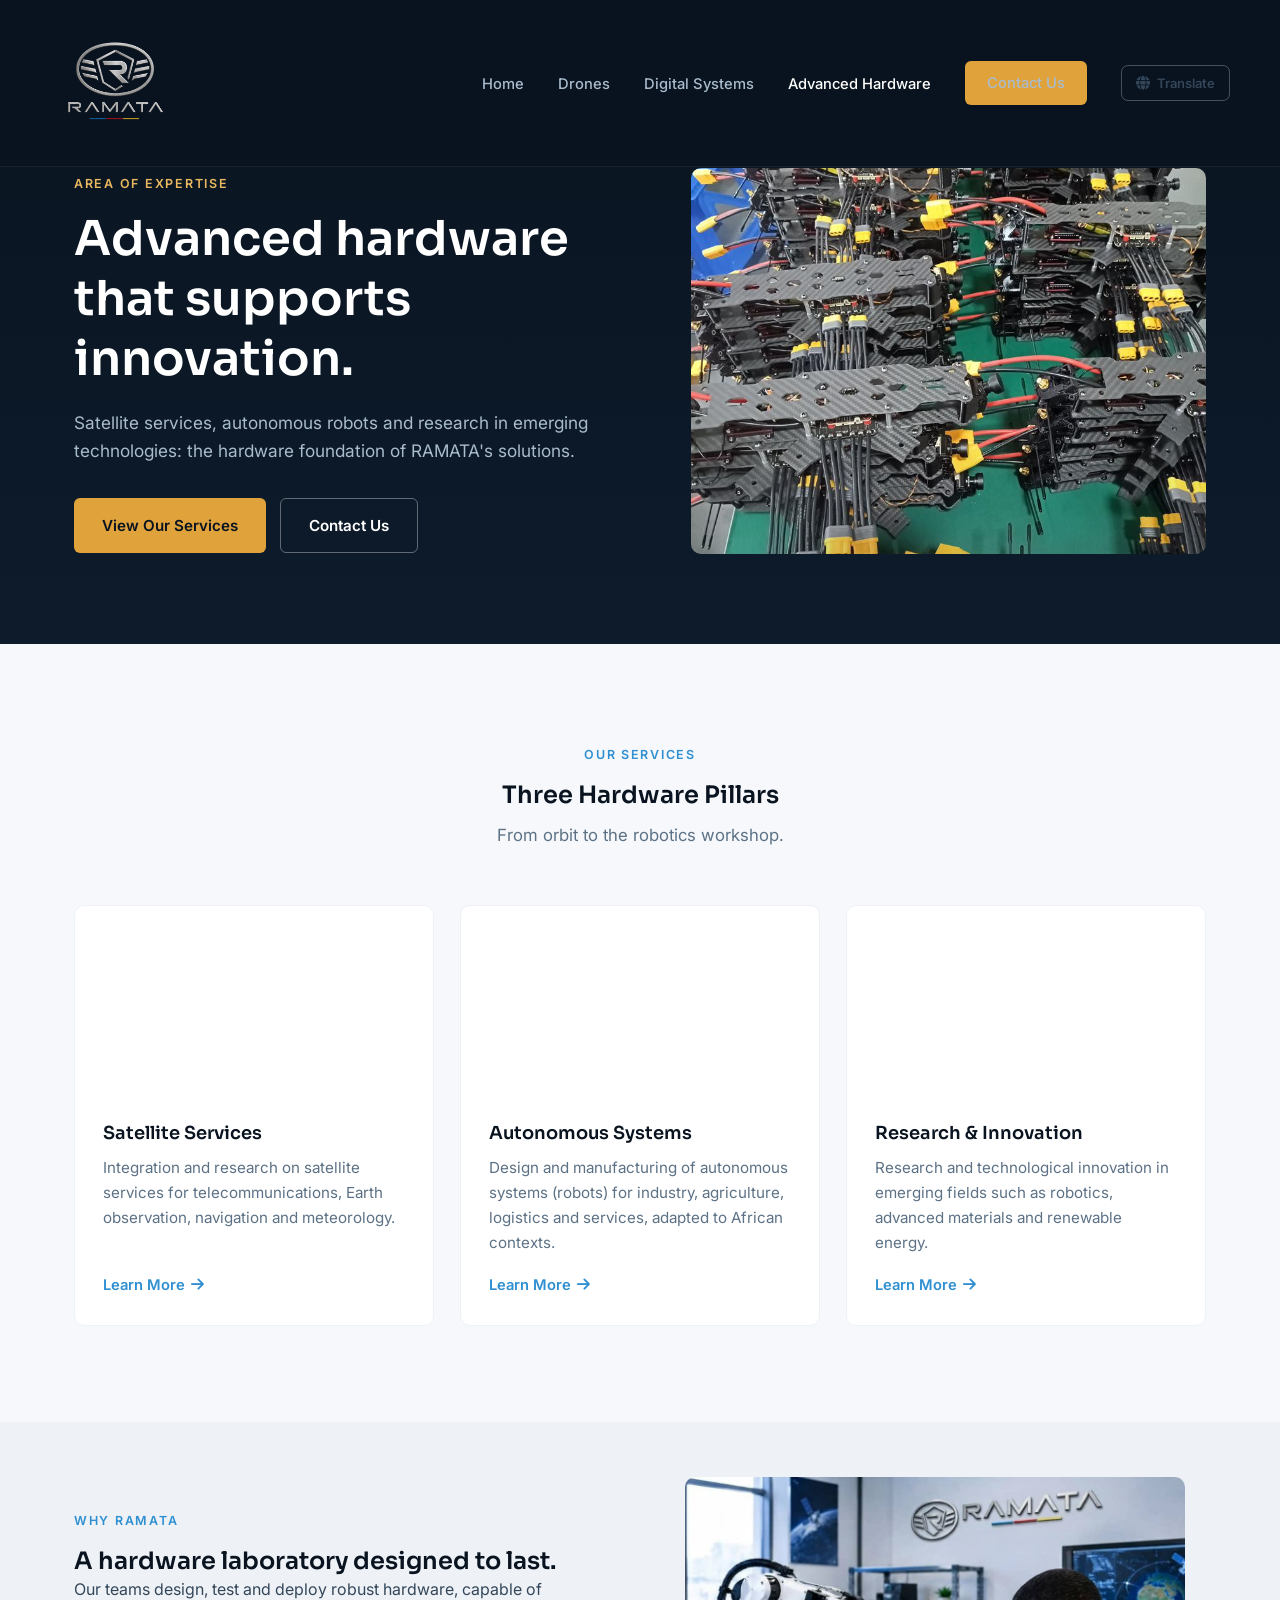
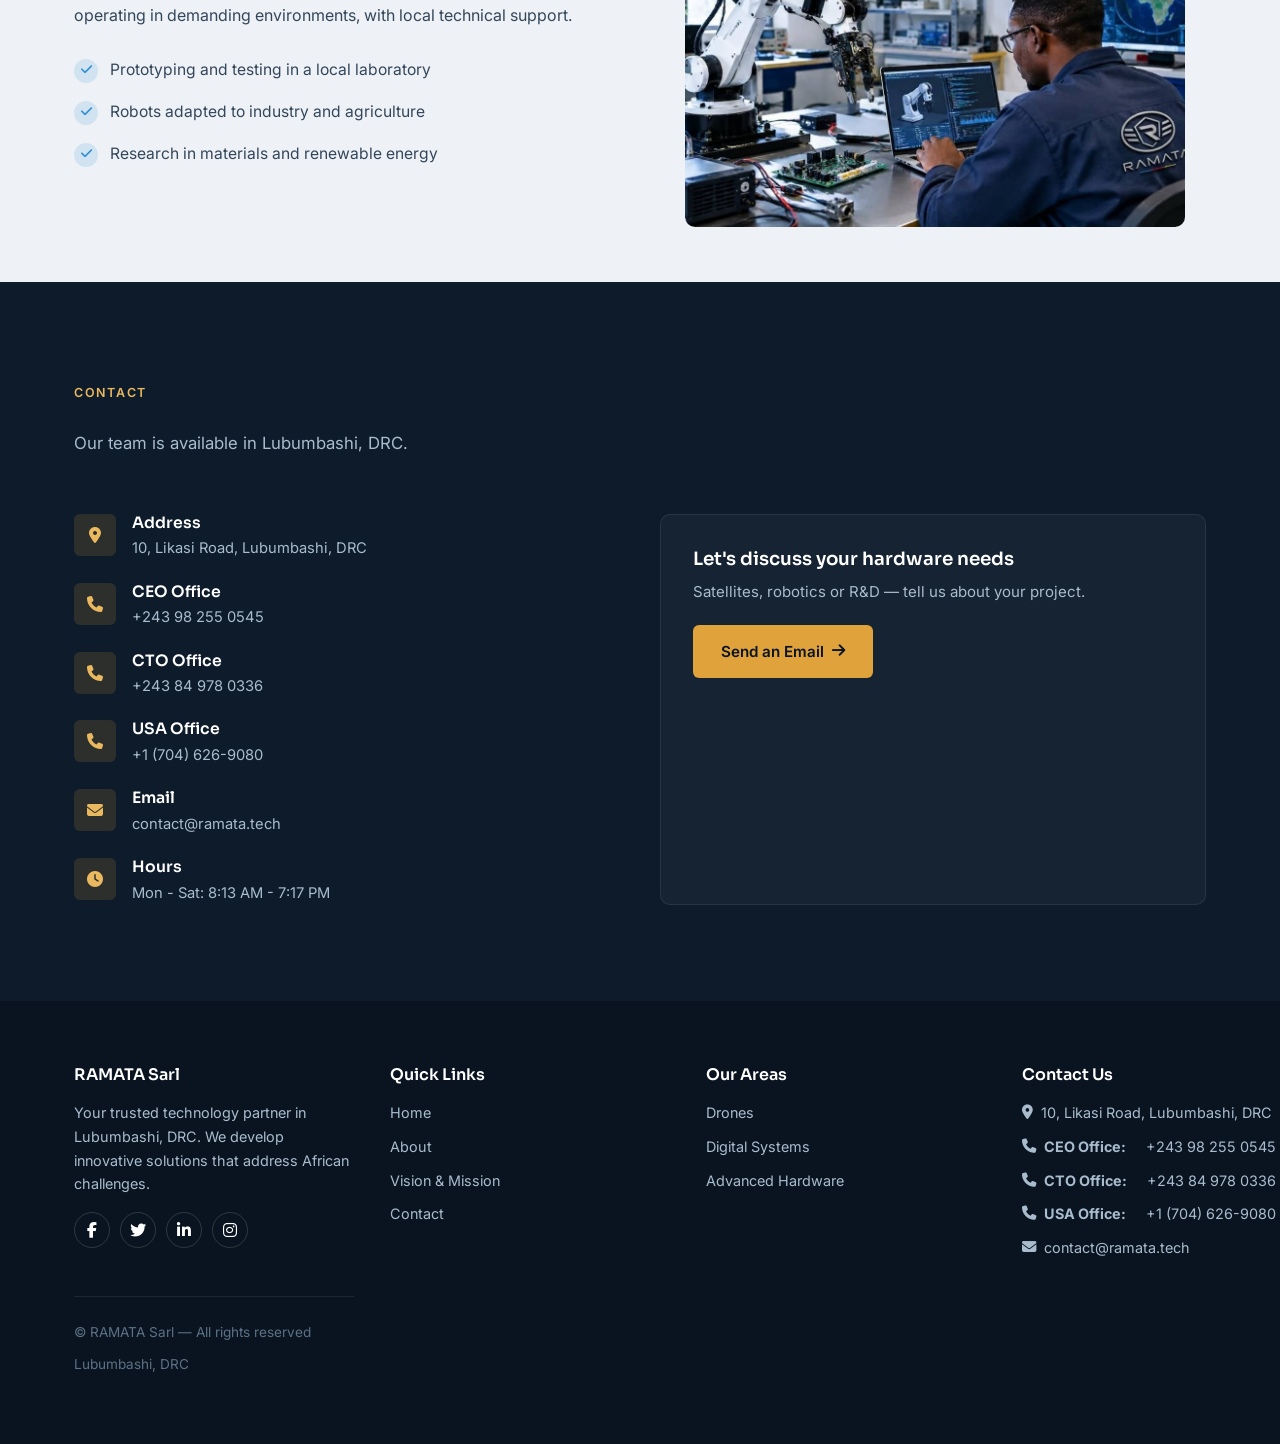
==== commit c0ca674d: "updated website" ====
--- a/advanced-hardware.html
+++ b/advanced-hardware.html
@@ -62,8 +62,29 @@
                         Contact Us
                     </a>
                 </li>
-
-            </ul>
+                    <li class="translate-item">
+        <div class="custom-translate">
+            <button id="translateBtn" type="button">
+                <i class="fas fa-globe"></i>
+                Translate
+            </button>
+
+            <div id="translateMenu" class="translate-menu">
+                <button type="button" onclick="translateLanguage('en')">
+                    English
+                </button>
+
+                <button type="button" onclick="translateLanguage('fr')">
+                    Français
+                </button>
+            </div>
+        </div>
+    </li>
+</ul>
+
+<div id="google_translate_element"></div>
+
+            
 
         </div>
 
@@ -693,7 +714,7 @@
     </footer>
 
 
-    <script src="main.js"></script>
-
+<script src="main.js"></script>
+<script src="https://translate.google.com/translate_a/element.js?cb=googleTranslateElementInit"></script>
 </body>
 </html>
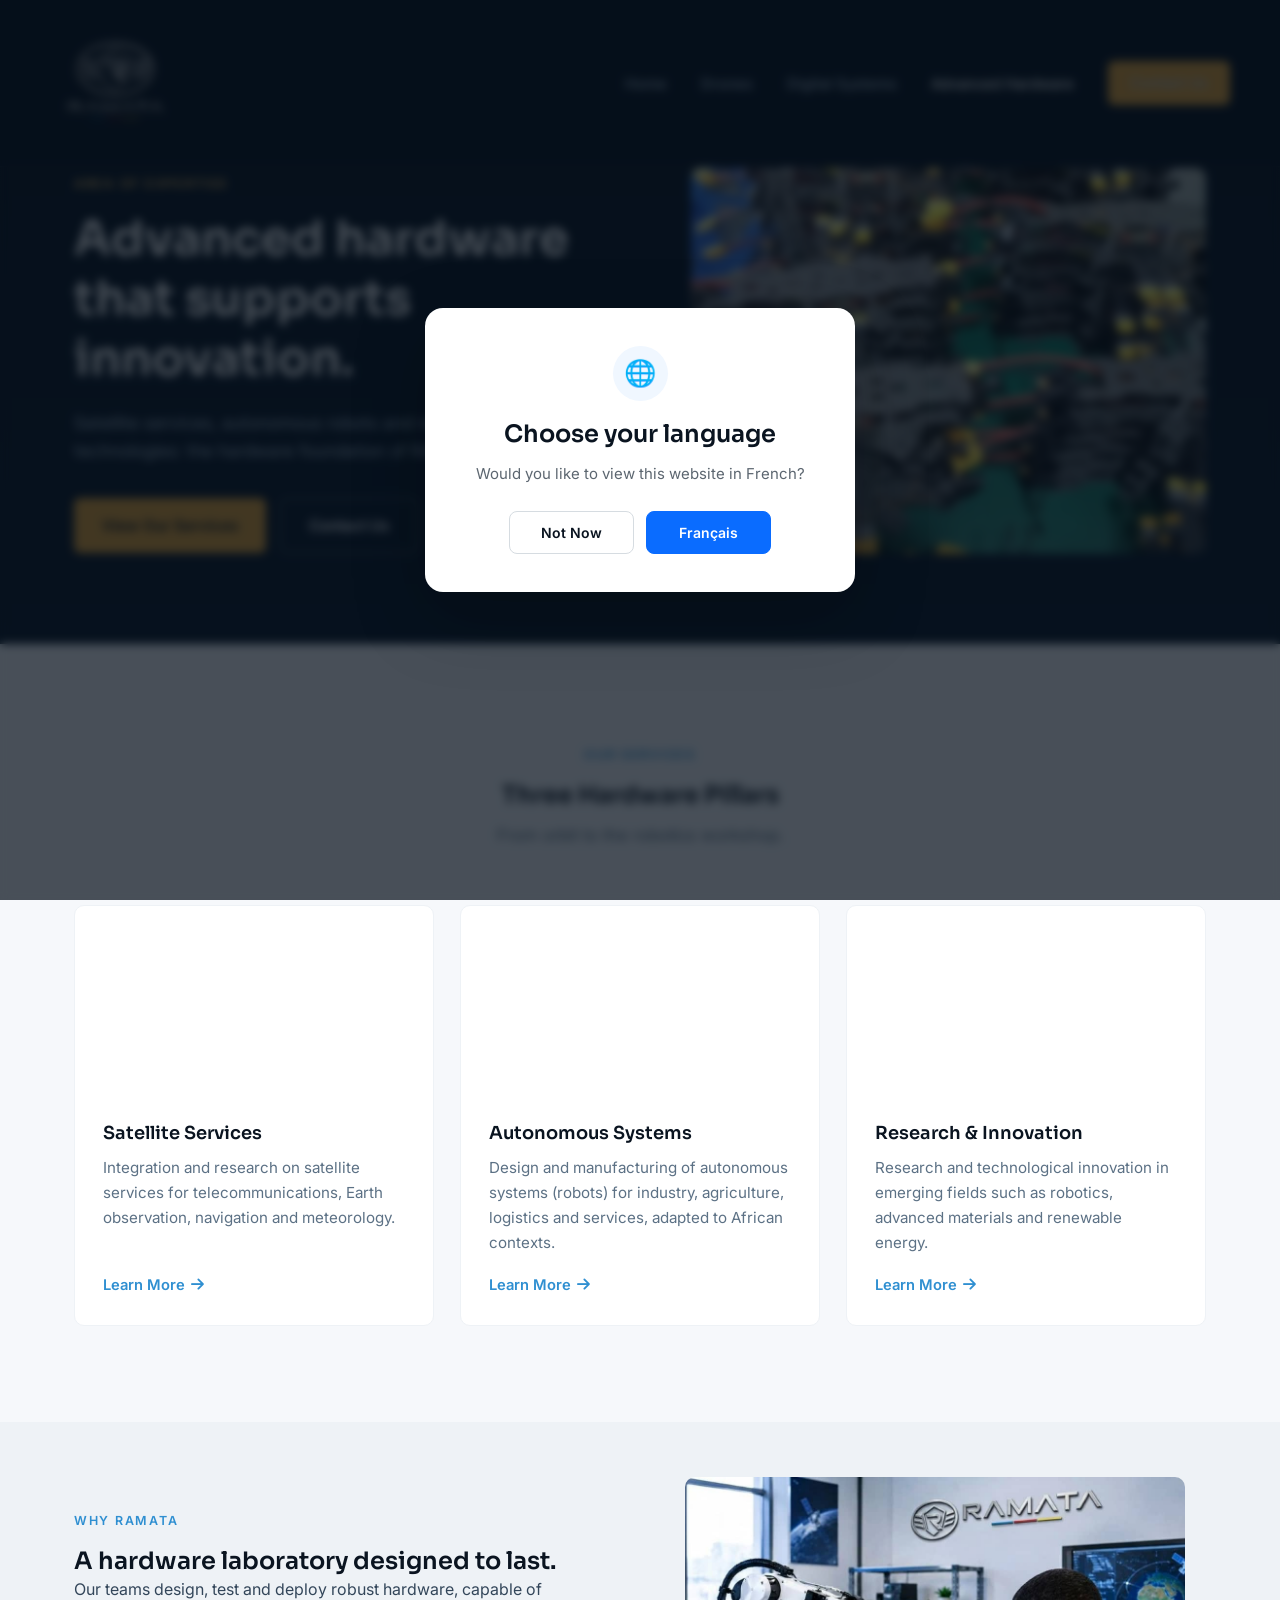
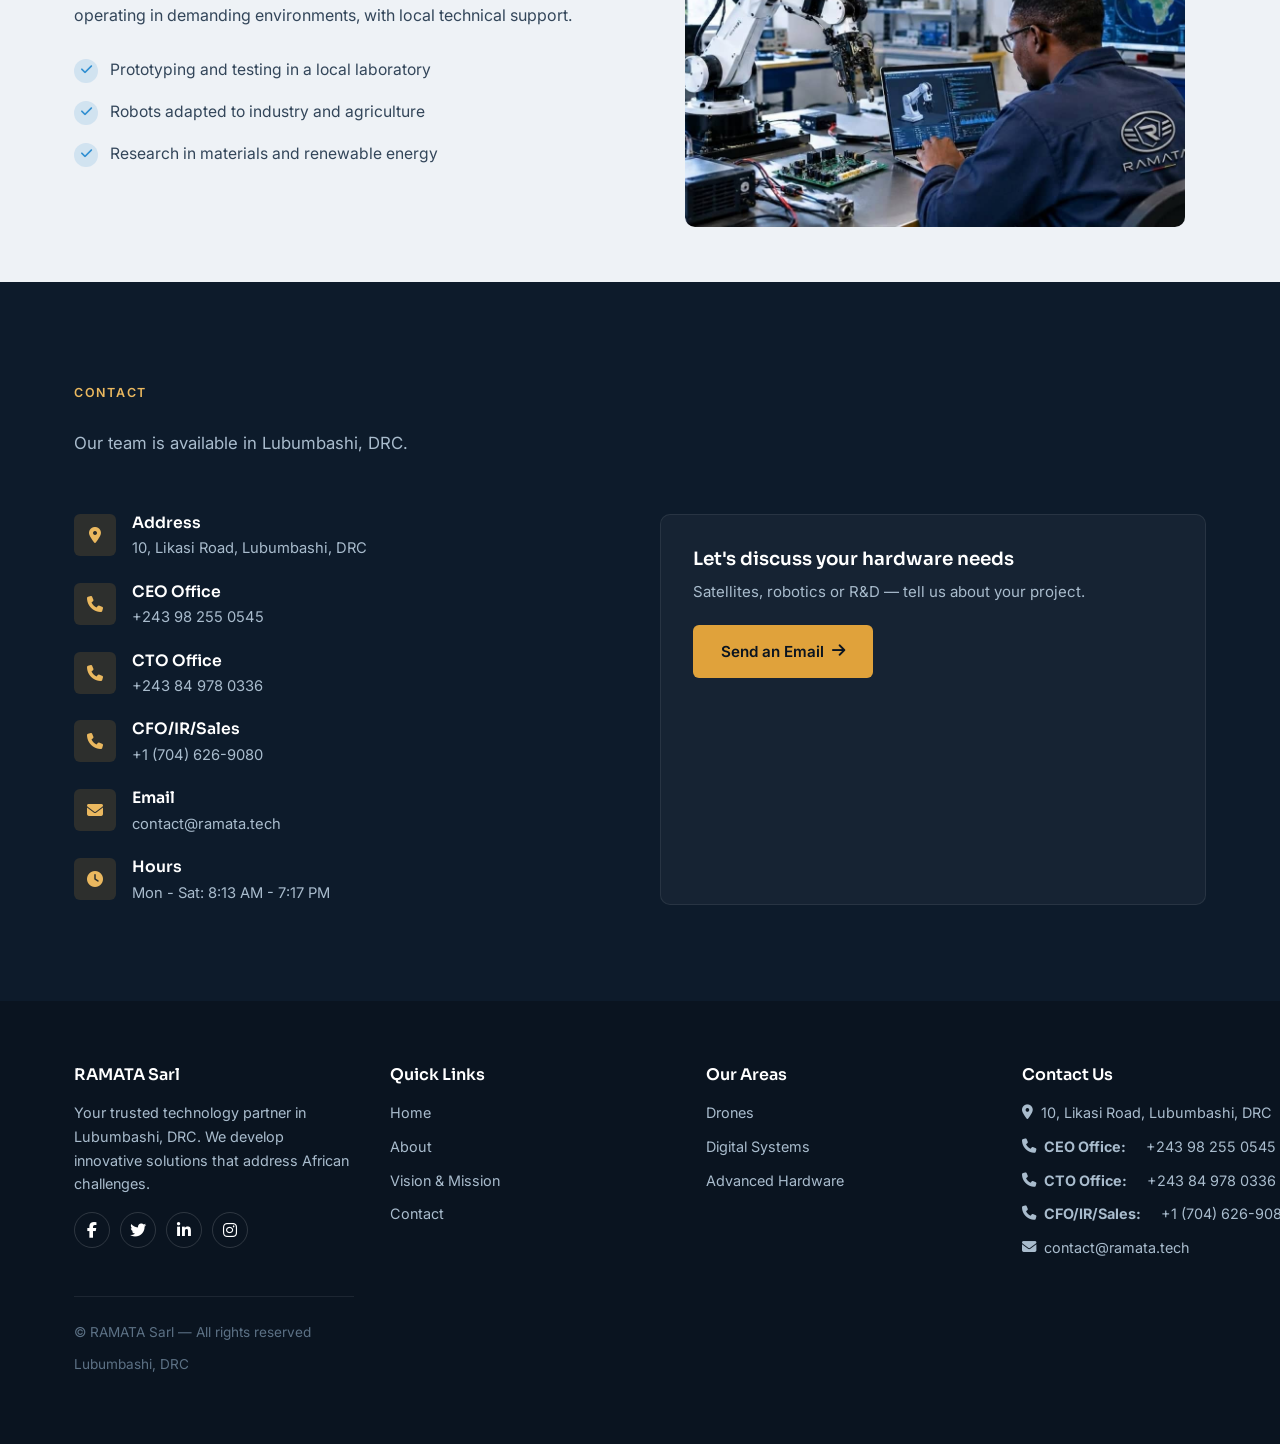
==== commit 278e374d: "update" ====
--- a/advanced-hardware.html
+++ b/advanced-hardware.html
@@ -62,7 +62,7 @@
                         Contact Us
                     </a>
                 </li>
-                    <li class="translate-item">
+                <!--    <li class="translate-item">
         <div class="custom-translate">
             <button id="translateBtn" type="button">
                 <i class="fas fa-globe"></i>
@@ -84,7 +84,8 @@
 
 <div id="google_translate_element"></div>
 
-            
+-->
+        </ul>
 
         </div>
 
@@ -443,7 +444,7 @@
 
                             <div>
 
-                                <h4>USA Office</h4>
+                                <h4>CFO/IR/Sales</h4>
 
                                 <p>
                                     <a href="tel:+17046269080">
@@ -677,7 +678,7 @@
 
                         <li>
                             <i class="fas fa-phone"></i>
-                            <strong>USA Office:</strong>&nbsp;
+                            <strong>CFO/IR/Sales:</strong>&nbsp;
                             <a href="tel:+17046269080">
                                 +1 (704) 626-9080
                             </a>
@@ -715,6 +716,11 @@
 
 
 <script src="main.js"></script>
+<div id="google_translate_element" style="display:none;"></div>
+
+<script src="language.js"></script>
+
 <script src="https://translate.google.com/translate_a/element.js?cb=googleTranslateElementInit"></script>
+
 </body>
 </html>
--- a/style.css
+++ b/style.css
@@ -1033,73 +1033,248 @@
     min-width: 280px;
 }
 
-/* Custom Translate Button */
-
-#google_translate_element {
-    position: absolute;
-    left: -9999px;
-    width: 1px;
-    height: 1px;
-    overflow: hidden;
-}
-
-.translate-item {
-    position: relative;
-}
-
-.custom-translate {
-    position: relative;
-}
-
-#translateBtn {
-    display: flex;
-    align-items: center;
-    gap: 7px;
-    padding: 9px 14px;
-    border: 1px solid rgba(255,255,255,0.25);
-    border-radius: 7px;
-    background: transparent;
-    color: inherit;
-    font-family: 'Inter', sans-serif;
-    font-size: 13px;
+/* ============================================
+   RAMATA LANGUAGE POPUP
+   ============================================ */
+
+#language-popup {
+    position: fixed;
+    inset: 0;
+
+    width: 100%;
+    height: 100%;
+
+    background: rgba(5, 15, 25, 0.72);
+
+    display: flex;
+    align-items: center;
+    justify-content: center;
+
+    padding: 20px;
+
+    z-index: 999999;
+
+    backdrop-filter: blur(5px);
+
+    opacity: 1;
+
+    transition: opacity 0.3s ease;
+}
+
+
+/* ============================================
+   Popup Close Animation
+   ============================================ */
+
+#language-popup.language-popup-hide {
+    opacity: 0;
+}
+
+
+/* ============================================
+   Popup Box
+   ============================================ */
+
+.language-box {
+    width: 100%;
+    max-width: 430px;
+
+    background: #ffffff;
+
+    padding: 38px 32px;
+
+    border-radius: 18px;
+
+    text-align: center;
+
+    box-shadow:
+        0 25px 70px rgba(0, 0, 0, 0.25);
+
+    animation: languagePopupIn 0.35s ease;
+}
+
+
+/* ============================================
+   Popup Animation
+   ============================================ */
+
+@keyframes languagePopupIn {
+
+    from {
+        opacity: 0;
+        transform: translateY(20px) scale(0.97);
+    }
+
+    to {
+        opacity: 1;
+        transform: translateY(0) scale(1);
+    }
+
+}
+
+
+/* ============================================
+   Globe
+   ============================================ */
+
+.language-icon {
+    width: 55px;
+    height: 55px;
+
+    margin: 0 auto 18px;
+
+    display: flex;
+    align-items: center;
+    justify-content: center;
+
+    border-radius: 50%;
+
+    background: #f0f7ff;
+
+    font-size: 26px;
+}
+
+
+/* ============================================
+   Heading
+   ============================================ */
+
+.language-box h2 {
+    margin: 0 0 12px;
+
+    font-size: 24px;
+
+    line-height: 1.3;
+
+    color: #0a1420;
+}
+
+
+/* ============================================
+   Description
+   ============================================ */
+
+.language-box p {
+    margin: 0;
+
+    font-size: 15px;
+
+    line-height: 1.6;
+
+    color: #5c6670;
+}
+
+
+/* ============================================
+   Buttons
+   ============================================ */
+
+.language-buttons {
+    display: flex;
+
+    justify-content: center;
+
+    gap: 12px;
+
+    margin-top: 25px;
+}
+
+
+.language-btn {
+    min-width: 125px;
+
+    padding: 12px 20px;
+
+    border-radius: 8px;
+
+    font-family: inherit;
+
+    font-size: 14px;
+
     font-weight: 600;
+
     cursor: pointer;
-}
-
-#translateBtn i {
-    font-size: 14px;
-}
-
-.translate-menu {
-    display: none;
-    position: absolute;
-    top: calc(100% + 8px);
-    right: 0;
-    min-width: 130px;
+
+    transition:
+        transform 0.2s ease,
+        box-shadow 0.2s ease,
+        background 0.2s ease;
+}
+
+
+/* ============================================
+   Not Now Button
+   ============================================ */
+
+.not-now-btn {
     background: #ffffff;
-    border-radius: 8px;
-    box-shadow: 0 8px 25px rgba(0,0,0,0.15);
-    overflow: hidden;
-    z-index: 99999;
-}
-
-.translate-menu.show {
-    display: block;
-}
-
-.translate-menu button {
-    display: block;
-    width: 100%;
-    padding: 10px 14px;
-    border: none;
-    background: #ffffff;
-    color: #111827;
-    text-align: left;
-    font-family: 'Inter', sans-serif;
-    font-size: 13px;
-    cursor: pointer;
-}
-
-.translate-menu button:hover {
-    background: #f3f4f6;
-}
+
+    color: #0a1420;
+
+    border: 1px solid #d6dce1;
+}
+
+
+.not-now-btn:hover {
+    background: #f5f7f9;
+
+    transform: translateY(-2px);
+}
+
+
+/* ============================================
+   French Button
+   ============================================ */
+
+.french-btn {
+    background: #0a6cff;
+
+    color: #ffffff;
+
+    border: 1px solid #0a6cff;
+}
+
+
+.french-btn:hover {
+    background: #075bd4;
+
+    box-shadow:
+        0 8px 20px rgba(10, 108, 255, 0.25);
+
+    transform: translateY(-2px);
+}
+
+
+/* ============================================
+   Mobile
+   ============================================ */
+
+@media (max-width: 480px) {
+
+    .language-box {
+        padding: 30px 22px;
+
+        border-radius: 15px;
+    }
+
+
+    .language-box h2 {
+        font-size: 21px;
+    }
+
+
+    .language-box p {
+        font-size: 14px;
+    }
+
+
+    .language-buttons {
+        flex-direction: column;
+    }
+
+
+    .language-btn {
+        width: 100%;
+    }
+
+}
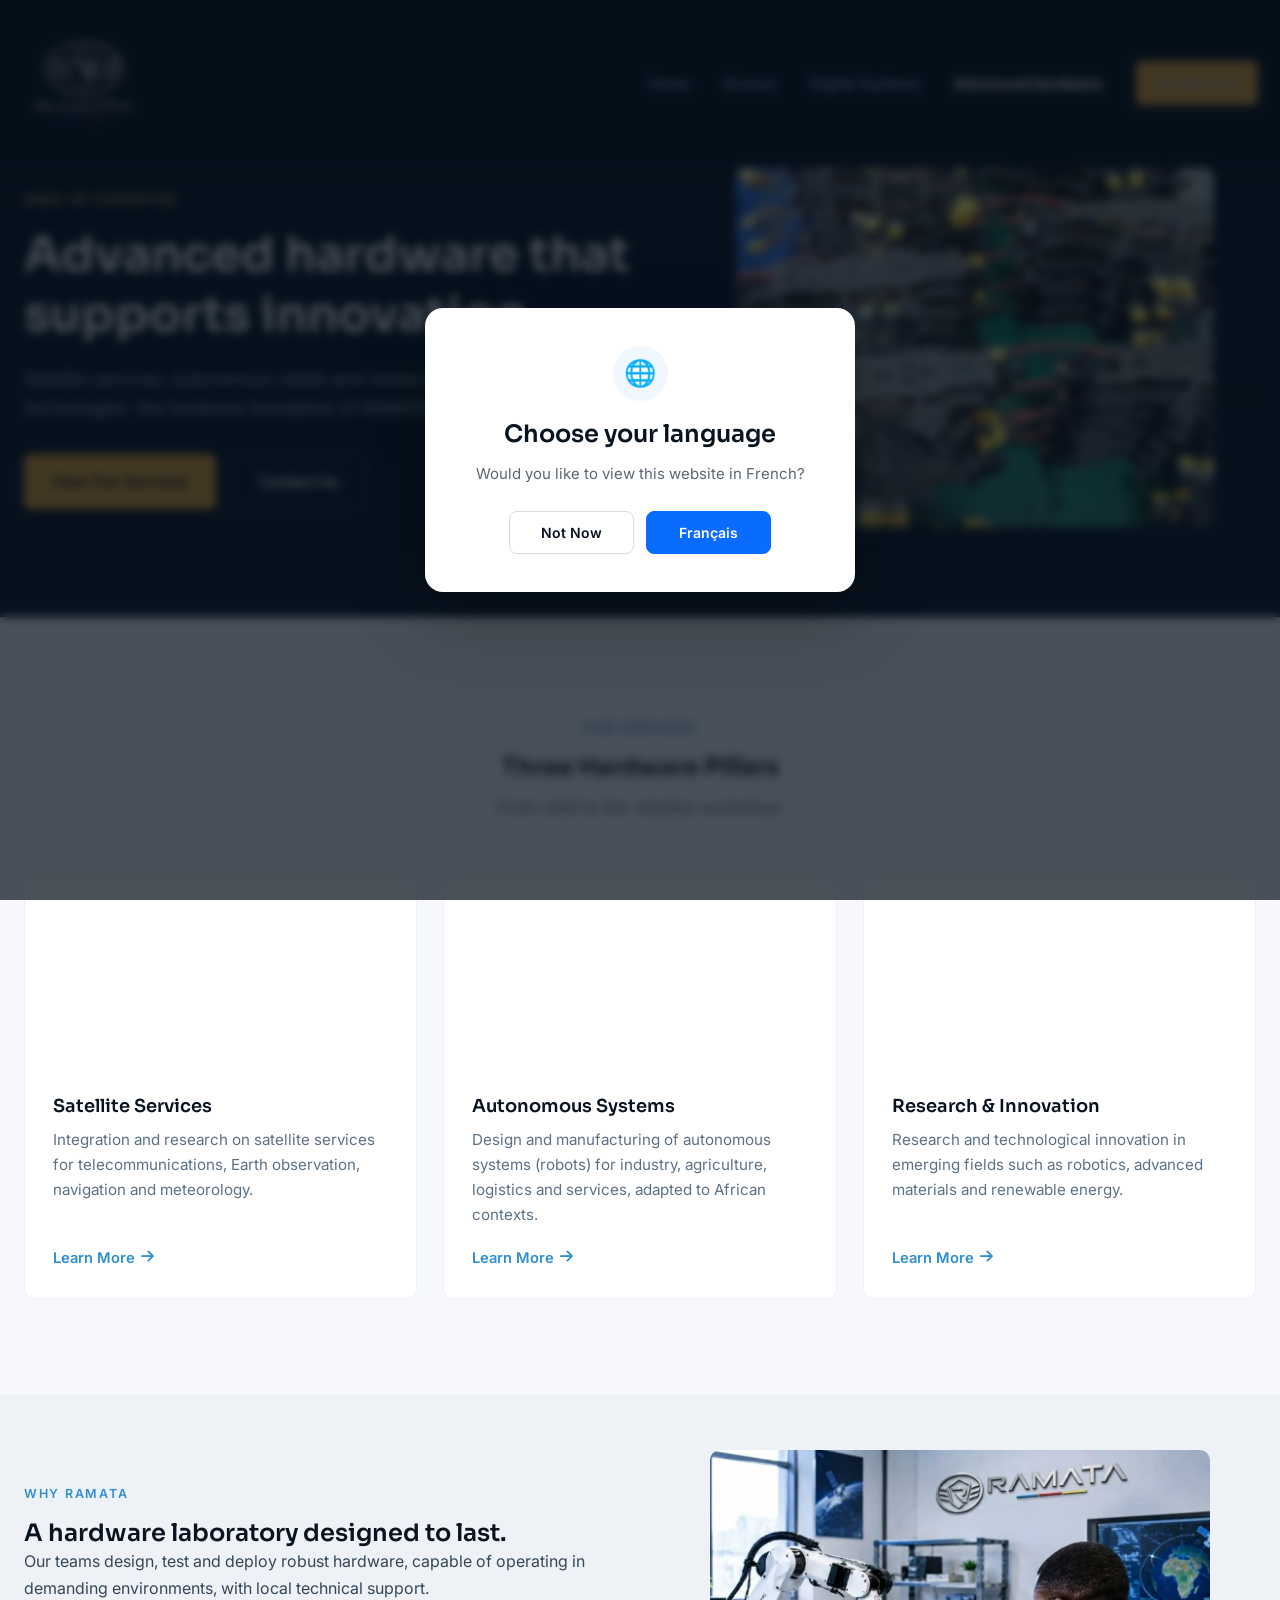
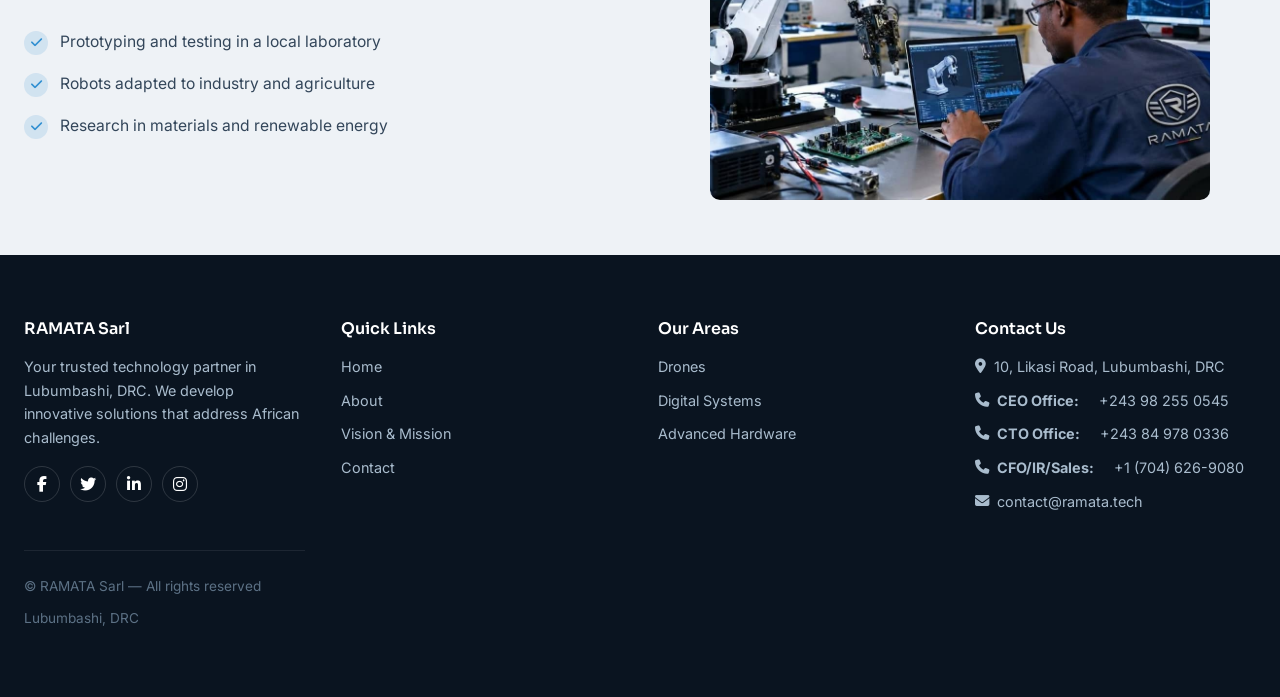
==== commit 89868da2: "updated" ====
--- a/advanced-hardware.html
+++ b/advanced-hardware.html
@@ -62,29 +62,7 @@
                         Contact Us
                     </a>
                 </li>
-                <!--    <li class="translate-item">
-        <div class="custom-translate">
-            <button id="translateBtn" type="button">
-                <i class="fas fa-globe"></i>
-                Translate
-            </button>
-
-            <div id="translateMenu" class="translate-menu">
-                <button type="button" onclick="translateLanguage('en')">
-                    English
-                </button>
-
-                <button type="button" onclick="translateLanguage('fr')">
-                    Français
-                </button>
-            </div>
-        </div>
-    </li>
-</ul>
-
-<div id="google_translate_element"></div>
-
--->
+               
         </ul>
 
         </div>
@@ -343,190 +321,6 @@
     </section>
 
 
-    <!-- Contact -->
-            <section class="contact" id="contact">
-
-            <div class="container">
-
-                <div class="section-head">
-
-                    <span class="eyebrow on-dark">
-                        Contact
-                    </span>
-                
-
-                    <p>
-                        Our team is available in Lubumbashi, DRC.
-                    </p>
-
-                </div>
-
-
-                <div class="contact-grid">
-
-                    <div class="contact-info-list">
-
-                        <!-- Address -->
-                        <div class="contact-info-item">
-
-                            <span class="icon">
-                                <i class="fas fa-map-marker-alt"></i>
-                            </span>
-
-                            <div>
-                                <h4>Address</h4>
-
-                                <p>
-                                    <a
-                                        href="https://www.google.com/maps/search/?api=1&query=10%20Likasi%20Road%2C%20Lubumbashi%2C%20DRC"
-                                        target="_blank"
-                                        rel="noopener noreferrer"
-                                    >
-                                        10, Likasi Road, Lubumbashi, DRC
-                                    </a>
-                                </p>
-
-                            </div>
-
-                        </div>
-
-
-                        <!-- CEO -->
-                        <div class="contact-info-item">
-
-                            <span class="icon">
-                                <i class="fas fa-phone"></i>
-                            </span>
-
-                            <div>
-
-                                <h4>CEO Office</h4>
-
-                                <p>
-                                    <a href="tel:+243982550545">
-                                        +243 98 255 0545
-                                    </a>
-                                </p>
-
-                            </div>
-
-                        </div>
-
-
-                        <!-- CTO -->
-                        <div class="contact-info-item">
-
-                            <span class="icon">
-                                <i class="fas fa-phone"></i>
-                            </span>
-
-                            <div>
-
-                                <h4>CTO Office</h4>
-
-                                <p>
-                                    <a href="tel:+243849780336">
-                                        +243 84 978 0336
-                                    </a>
-                                </p>
-
-                            </div>
-
-                        </div>
-
-
-                        <!-- CFO / Sales -->
-                        <div class="contact-info-item">
-
-                            <span class="icon">
-                                <i class="fas fa-phone"></i>
-                            </span>
-
-                            <div>
-
-                                <h4>CFO/IR/Sales</h4>
-
-                                <p>
-                                    <a href="tel:+17046269080">
-                                        +1 (704) 626-9080
-                                    </a>
-                                </p>
-
-                            </div>
-
-                        </div>
-
-
-                        <!-- Email -->
-                        <div class="contact-info-item">
-
-                            <span class="icon">
-                                <i class="fas fa-envelope"></i>
-                            </span>
-
-                            <div>
-
-                                <h4>Email</h4>
-
-                                <p>
-                                    <a href="mailto:contact@ramata.tech">
-                                        contact@ramata.tech
-                                    </a>
-                                </p>
-
-                            </div>
-
-                        </div>
-
-
-                        <!-- Hours -->
-                        <div class="contact-info-item">
-
-                            <span class="icon">
-                                <i class="fas fa-clock"></i>
-                            </span>
-
-                            <div>
-
-                                <h4>Hours</h4>
-
-                                <p>
-                                    Mon - Sat: 8:13 AM - 7:17 PM
-                                </p>
-
-                            </div>
-
-                        </div>
-
-                    </div>
-
-
-                <div class="contact-panel">
-
-                    <h3>
-                        Let's discuss your hardware needs
-                    </h3>
-
-                    <p>
-                        Satellites, robotics or R&D — tell us about your project.
-                    </p>
-
-                    <a
-                        href="mailto:contact@ramata.tech"
-                        class="btn"
-                    >
-                        Send an Email
-                        <i class="fas fa-arrow-right"></i>
-                    </a>
-
-                </div>
-
-            </div>
-
-        </div>
-
-    </section>
-
 
     <!-- Footer -->
     <footer>
--- a/style.css
+++ b/style.css
@@ -25,6 +25,10 @@
     --container: 1180px;
 }
 
+/* ==========================================================================
+   GLOBAL RESET
+   ========================================================================== */
+
 * {
     margin: 0;
     padding: 0;
@@ -33,6 +37,9 @@
 
 html {
     scroll-behavior: smooth;
+    width: 100%;
+    max-width: 100%;
+    overflow-x: hidden;
 }
 
 body {
@@ -41,10 +48,15 @@
     color: var(--slate-700);
     line-height: 1.65;
     font-size: 16px;
+    width: 100%;
+    max-width: 100%;
     overflow-x: hidden;
 }
 
-h1, h2, h3, h4 {
+h1,
+h2,
+h3,
+h4 {
     font-family: 'Sora', sans-serif;
     color: var(--navy-950);
     line-height: 1.25;
@@ -57,7 +69,14 @@
 
 img {
     max-width: 100%;
+    height: auto;
     display: block;
+}
+
+section {
+    width: 100%;
+    max-width: 100%;
+    overflow: hidden;
 }
 
 .container {
@@ -66,6 +85,10 @@
     margin: 0 auto;
     padding: 0 24px;
 }
+
+/* ==========================================================================
+   COMMON
+   ========================================================================== */
 
 .eyebrow {
     display: inline-block;
@@ -81,10 +104,6 @@
     color: var(--amber-300);
 }
 
-section {
-    padding: 96px 0;
-}
-
 .section-head {
     max-width: 620px;
     margin-bottom: 56px;
@@ -102,7 +121,14 @@
     text-align: center;
 }
 
-/* Buttons */
+section {
+    padding: 96px 0;
+}
+
+/* ==========================================================================
+   BUTTONS
+   ========================================================================== */
+
 .btn {
     display: inline-flex;
     align-items: center;
@@ -151,13 +177,15 @@
 }
 
 /* ==========================================================================
-   Header
+   HEADER
    ========================================================================== */
 
 header {
     position: fixed;
     top: 0;
-    width: 100%;
+    left: 0;
+    width: 100%;
+    max-width: 100%;
     z-index: 1000;
     background: rgba(10, 20, 32, 0.92);
     backdrop-filter: blur(8px);
@@ -168,6 +196,8 @@
     display: flex;
     align-items: center;
     justify-content: space-between;
+    width: 100%;
+    min-width: 0;
     padding: 18px 0;
 }
 
@@ -179,10 +209,13 @@
     text-decoration: none;
     line-height: 1;
     gap: 4px;
+    min-width: 0;
+    transform: translateX(5mm);
 }
 
 .logo img {
     width: 130px;
+    max-width: 100%;
     height: auto;
     object-fit: contain;
     display: block;
@@ -196,11 +229,15 @@
     font-weight: 600;
     line-height: 1;
 }
+
 .nav-links {
     display: flex;
     align-items: center;
     list-style: none;
     gap: 34px;
+    min-width: 0;
+    margin: 0;
+    padding: 0 12px 0 0;
 }
 
 .nav-links a {
@@ -211,13 +248,26 @@
     transition: color 0.2s ease;
 }
 
-.nav-links a:hover,
+.nav-links a {
+    text-decoration: none;
+    color: var(--slate-300);
+    font-weight: 500;
+    font-size: 0.92rem;
+    transition: color 0.2s ease;
+}
+
+.nav-links a:hover {
+    color: var(--white);
+}
+
 .nav-links a.active {
     color: var(--white);
-}
-
+    font-weight: 700;
+}
 .nav-links .btn {
     padding: 10px 22px;
+    margin-right: 10px;
+    white-space: nowrap;
 }
 
 .mobile-menu {
@@ -226,22 +276,26 @@
     color: var(--white);
     cursor: pointer;
     background: none;
-    border: none;  
+    border: none;
     padding: 8px 12px;
-
-
-}
-
-/* ==========================================================================
-   Hero
+}
+
+/* ==========================================================================
+   HERO
    ========================================================================== */
 
 .hero {
-    background: linear-gradient(180deg, var(--navy-950) 0%, var(--navy-900) 100%);
+    background: linear-gradient(
+        180deg,
+        var(--navy-950) 0%,
+        var(--navy-900) 100%
+    );
     color: var(--white);
     padding: 168px 0 90px;
     position: relative;
     overflow: hidden;
+    width: 100%;
+    max-width: 100%;
 }
 
 .hero .container {
@@ -251,6 +305,12 @@
     align-items: center;
     position: relative;
     z-index: 2;
+    min-width: 0;
+}
+
+.hero-copy {
+    min-width: 0;
+    max-width: 100%;
 }
 
 .hero-copy h1 {
@@ -277,7 +337,14 @@
     position: relative;
     border-radius: var(--radius-md);
     overflow: hidden;
+
     aspect-ratio: 4 / 3;
+
+    width: 85%;
+    max-width: 500px;
+
+    margin-left: auto;
+    margin-right: auto;
 }
 
 .hero-visual img {
@@ -288,8 +355,10 @@
 
 .hero-visual::after {
     content: '';
+
     position: absolute;
     inset: 0;
+
     background: linear-gradient(
         180deg,
         rgba(10,20,32,0) 70%,
@@ -298,7 +367,7 @@
 }
 
 /* ==========================================================================
-   Checklist
+   CHECKLIST
    ========================================================================== */
 
 .checklist {
@@ -339,7 +408,7 @@
 }
 
 /* ==========================================================================
-   About / intro split
+   ABOUT / INTRO SPLIT
    ========================================================================== */
 
 .split {
@@ -347,30 +416,43 @@
     grid-template-columns: 1fr;
     gap: 48px;
     align-items: center;
+    min-width: 0;
+}
+
+.split > * {
+    min-width: 0;
+    max-width: 100%;
 }
 
 .split img {
     border-radius: var(--radius-md);
-}
-
-/* ==========================================================================
-   Vision / Mission cards
-   ========================================================================== */
-
-.vm-grid, .card-grid {
+    max-width: 100%;
+}
+
+/* ==========================================================================
+   VISION / MISSION CARDS
+   ========================================================================== */
+
+.vm-grid,
+.card-grid {
     display: grid;
     grid-template-columns: 1fr;
     gap: 28px;
-}
-
-.vm-card, .info-card {
+    min-width: 0;
+}
+
+.vm-card,
+.info-card {
     background: var(--white);
     border: 1px solid var(--paper-100);
     border-radius: var(--radius-md);
     padding: 32px;
-}
-
-.vm-card .icon, .service-card .icon {
+    min-width: 0;
+    max-width: 100%;
+}
+
+.vm-card .icon,
+.service-card .icon {
     width: 46px;
     height: 46px;
     border-radius: var(--radius-sm);
@@ -383,14 +465,23 @@
     margin-bottom: 18px;
 }
 
-.vm-card p, .info-card p {
+.vm-card p,
+.info-card p {
     color: var(--slate-500);
     font-size: 0.96rem;
 }
 
 /* ==========================================================================
-   Services / specialization cards
-   ========================================================================== */
+   SERVICES / SPECIALIZATION CARDS
+   ========================================================================== */
+
+.service-card-grid,
+.spec-grid {
+    display: grid;
+    grid-template-columns: 1fr;
+    gap: 26px;
+    min-width: 0;
+}
 
 .service-card {
     background: var(--white);
@@ -399,6 +490,8 @@
     border: 1px solid var(--paper-100);
     display: flex;
     flex-direction: column;
+    min-width: 0;
+    max-width: 100%;
 }
 
 .service-card .service-media {
@@ -427,7 +520,9 @@
     flex: 1;
 }
 
-/* Specialization teaser cards on landing page */
+/* ==========================================================================
+   SPECIALIZATION TEASER CARDS
+   ========================================================================== */
 
 .spec-card {
     position: relative;
@@ -440,19 +535,26 @@
     text-decoration: none;
     background-size: cover;
     background-position: center;
+    min-width: 0;
+    max-width: 100%;
 }
 
 .spec-card::before {
     content: '';
     position: absolute;
     inset: 0;
-    background: linear-gradient(180deg, rgba(10,20,32,0.15) 0%, rgba(10,20,32,0.92) 100%);
+    background: linear-gradient(
+        180deg,
+        rgba(10,20,32,0.15) 0%,
+        rgba(10,20,32,0.92) 100%
+    );
 }
 
 .spec-card-body {
     position: relative;
     z-index: 2;
     padding: 28px;
+    max-width: 100%;
 }
 
 .spec-card .tag {
@@ -483,13 +585,14 @@
 }
 
 /* ==========================================================================
-   Stats strip
+   STATS STRIP
    ========================================================================== */
 
 .stats {
     background: var(--navy-950);
     color: var(--white);
     padding: 56px 0;
+    width: 100%;
 }
 
 .stats .container {
@@ -497,6 +600,7 @@
     grid-template-columns: repeat(2, 1fr);
     gap: 32px;
     text-align: center;
+    min-width: 0;
 }
 
 .stats .stat-num {
@@ -513,19 +617,21 @@
 }
 
 /* ==========================================================================
-   Gallery
+   GALLERY
    ========================================================================== */
 
 .gallery-grid {
     display: grid;
     grid-template-columns: repeat(2, 1fr);
     gap: 18px;
+    min-width: 0;
 }
 
 .gallery-item {
     border-radius: var(--radius-md);
     overflow: hidden;
     aspect-ratio: 4/3;
+    min-width: 0;
 }
 
 .gallery-item img {
@@ -540,7 +646,7 @@
 }
 
 /* ==========================================================================
-   Contact
+   CONTACT
    ========================================================================== */
 
 .contact {
@@ -556,6 +662,12 @@
     display: grid;
     grid-template-columns: 1fr;
     gap: 40px;
+    min-width: 0;
+}
+
+.contact-grid > * {
+    min-width: 0;
+    max-width: 100%;
 }
 
 .contact-info-list {
@@ -587,7 +699,8 @@
     margin-bottom: 3px;
 }
 
-.contact-info-item p, .contact-info-item a {
+.contact-info-item p,
+.contact-info-item a {
     color: var(--slate-300);
     font-size: 0.92rem;
     text-decoration: none;
@@ -598,6 +711,9 @@
     border: 1px solid rgba(255,255,255,0.08);
     border-radius: var(--radius-md);
     padding: 32px;
+    min-width: 0;
+    max-width: 100%;
+    overflow: hidden;
 }
 
 .contact-panel h3 {
@@ -613,13 +729,15 @@
 }
 
 /* ==========================================================================
-   Footer
+   FOOTER
    ========================================================================== */
 
 footer {
     background: var(--navy-950);
     color: var(--slate-300);
     padding: 64px 0 28px;
+    width: 100%;
+    overflow: hidden;
 }
 
 .footer-grid {
@@ -627,9 +745,16 @@
     grid-template-columns: 1fr;
     gap: 36px;
     padding-bottom: 40px;
-}
-
-.footer-col h3, .footer-col h4 {
+    min-width: 0;
+}
+
+.footer-col {
+    min-width: 0;
+    max-width: 100%;
+}
+
+.footer-col h3,
+.footer-col h4 {
     color: var(--white);
     font-size: 1rem;
     margin-bottom: 16px;
@@ -663,6 +788,17 @@
     gap: 8px;
     align-items: flex-start;
     font-size: 0.9rem;
+    min-width: 0;
+}
+
+.footer-links li i {
+    margin-top: 4px;
+    flex-shrink: 0;
+}
+
+.footer-links li a {
+    white-space: normal;
+    overflow-wrap: anywhere;
 }
 
 .social-links {
@@ -701,113 +837,95 @@
 }
 
 /* ==========================================================================
-   Responsive
-   ========================================================================== */
-
-@media (min-width: 640px) {
-    .stats .container {
-        grid-template-columns: repeat(4, 1fr);
-    }
-
-    .gallery-grid {
-        grid-template-columns: repeat(3, 1fr);
-    }
-}
-
-@media (min-width: 768px) {
-    .hero h1 {
-        font-size: 3rem;
-    }
-
-    .vm-grid {
-        grid-template-columns: repeat(3, 1fr);
-    }
-
-    .card-grid {
-        grid-template-columns: repeat(2, 1fr);
-    }
-
-    .footer-grid {
-        grid-template-columns: repeat(4, 1fr);
-    }
-
-    .contact-grid {
-        grid-template-columns: 1fr 1fr;
-    }
-}
-
-@media (min-width: 900px) {
-    .hero .container {
-        grid-template-columns: 1.05fr 0.95fr;
-    }
-
-    .split {
-        grid-template-columns: 1fr 1fr;
-    }
-
-    .service-card-grid {
-        grid-template-columns: repeat(3, 1fr);
-    }
-}
-
-@media (min-width: 992px) {
-    .service-card-grid.cols-3 {
-        grid-template-columns: repeat(3, 1fr);
-    }
-
-    .spec-grid {
-        grid-template-columns: repeat(3, 1fr);
-    }
-}
-
-.service-card-grid, .spec-grid {
-    display: grid;
-    grid-template-columns: 1fr;
-    gap: 26px;
-}
-
-@media (min-width: 700px) {
-    .service-card-grid, .spec-grid {
-        grid-template-columns: repeat(2, 1fr);
-    }
-}
-
-@media (max-width: 899px) {
-    .nav-links {
-        display: none;
-        position: absolute;
-        top: 100%;
-        left: 0;
-        width: 100%;
-        background: var(--navy-950);
-        flex-direction: column;
-        align-items: flex-start;
-        padding: 24px;
-        gap: 18px;
-        border-bottom: 1px solid rgba(255,255,255,0.08);
-    }
-
-    .nav-links.active {
-        display: flex;
-    }
-
-    .mobile-menu {
-        display: block;
-    }
-
-    section {
-        padding: 72px 0;
-    }
-}
-/* =========================================================
-   Specializations Carousel
-   ========================================================= */
+   APPLICATION IMAGES
+   ========================================================================== */
+
+.application-image {
+    width: 100%;
+    height: 160px;
+    object-fit: cover;
+    border-radius: 12px;
+    display: block;
+    margin-bottom: 20px;
+}
+
+/* ==========================================================================
+   COMPANY IMAGE
+   ========================================================================== */
+
+.company-image {
+    text-align: center;
+    width: 100%;
+    max-width: 100%;
+    overflow: hidden;
+}
+
+.company-image img {
+    width: 70%;
+    max-width: 420px;
+    aspect-ratio: 1 / 1;
+    height: auto;
+    object-fit: cover;
+    border-radius: 16px;
+    display: block;
+    margin: 0 auto;
+}
+
+.company-image h3 {
+    margin-top: 14px;
+    font-size: 24px;
+    font-weight: 700;
+}
+
+/* ==========================================================================
+   WHY RAMATA
+   ========================================================================== */
+
+.why-section {
+    padding: 55px 0;
+    width: 100%;
+    max-width: 100%;
+    overflow: hidden;
+}
+
+.why-section .split {
+    min-width: 0;
+}
+
+.why-section .split img {
+    width: 100%;
+    max-width: 500px;
+    height: 350px;
+    margin: 0 auto;
+    object-fit: cover;
+}
+
+/* ==========================================================================
+   TEXT ALIGNMENT
+   ========================================================================== */
+
+/*
+.hero-copy p,
+.service-card p,
+.card-grid p,
+.split p,
+.vm-grid p {
+    text-align: justify;
+}
+*/
+
+/* ==========================================================================
+   SPECIALIZATIONS CAROUSEL
+   ========================================================================== */
 
 .spec-carousel {
     position: relative;
     display: flex;
     align-items: center;
     gap: 18px;
+    width: 100%;
+    max-width: 100%;
+    min-width: 0;
 }
 
 .spec-carousel .spec-grid {
@@ -818,6 +936,8 @@
     scrollbar-width: none;
     flex: 1;
     padding: 8px 4px 18px;
+    min-width: 0;
+    max-width: 100%;
 }
 
 .spec-carousel .spec-grid::-webkit-scrollbar {
@@ -850,38 +970,18 @@
     transform: scale(1.05);
 }
 
-/* Tablet */
-@media (max-width: 991px) {
-    .spec-carousel .spec-card {
-        flex: 0 0 calc((100% - 26px) / 2);
-    }
-}
-
-/* Mobile */
-@media (max-width: 699px) {
-    .spec-carousel {
-        gap: 10px;
-    }
-
-    .spec-carousel .spec-card {
-        flex: 0 0 100%;
-    }
-
-    .carousel-btn {
-        width: 38px;
-        height: 38px;
-    }
-}
-/* =========================================================
-   Drone Images Carousel - Point 8
-   ========================================================= */
+/* ==========================================================================
+   DRONE IMAGES CAROUSEL
+   ========================================================================== */
 
 .drone-carousel {
     position: relative;
-    width: 100%;
+    width: 50%;
+    max-width: 50%;
     border-radius: var(--radius-md);
     overflow: hidden;
-    aspect-ratio: 4 / 3;
+    aspect-ratio: 3/2;
+    min-width: 0;
 }
 
 .drone-carousel-track {
@@ -942,164 +1042,42 @@
         height: 36px;
     }
 }
-/* =========================================================
-   Applications - Images
-   ========================================================= */
-
-.application-image {
-    width: 100%;
-    height: 160px;
-    object-fit: cover;
-    border-radius: 12px;
-    display: block;
-    margin-bottom: 20px;
-}
-/* Company image and name */
-
-.company-image {
-    text-align: center;
-}
-
-.company-image img {
-    width: 70%;
-    max-width: 420px;
-aspect-ratio: 1 / 1;
-height: auto;
-    object-fit: cover;
-    border-radius: 16px;
-    display: block;
-    margin: 0 auto;
-}
-
-.company-image h3 {
-    margin-top: 14px;
-    font-size: 24px;
-    font-weight: 700;
-}
-/* =========================================================
-   Why RAMATA Section - Point 12
-   Reduced section height
-   ========================================================= */
-
-.why-section {
-    padding: 55px 0;
-}
-
-@media (max-width: 899px) {
-    .why-section {
-        padding: 50px 0;
-    }
-}
-/*
-.hero-copy p {
-    text-align: justify !important;
-}
-
-.service-card p {
-    text-align: justify;
-}
-    
-.card-grid p {
-        text-align: justify;
-}
-        
-.split p{
-    text-align: justify;
-}
-.vm-grid p{
-    text-align: justify;
-}*/
-.why-section .split img {
-    width: 100%;
-    max-width: 500px;
-    height: 350px;
-    margin: 0 auto;
-    object-fit: cover;
-}
-
-.footer-links li {
-    display: flex;
-    align-items: flex-start;
-}
-
-.footer-links li i {
-    margin-top: 4px;
-    flex-shrink: 0;
-}
-.footer-links li a {
-    white-space: nowrap;
-}
-.footer-col {
-    min-width: 280px;
-}
-
-/* ============================================
-   RAMATA LANGUAGE POPUP
-   ============================================ */
+/* ==========================================================================
+   LANGUAGE POPUP
+   ========================================================================== */
 
 #language-popup {
     position: fixed;
     inset: 0;
-
     width: 100%;
     height: 100%;
-
     background: rgba(5, 15, 25, 0.72);
-
     display: flex;
     align-items: center;
     justify-content: center;
-
     padding: 20px;
-
     z-index: 999999;
-
     backdrop-filter: blur(5px);
-
     opacity: 1;
-
     transition: opacity 0.3s ease;
 }
-
-
-/* ============================================
-   Popup Close Animation
-   ============================================ */
 
 #language-popup.language-popup-hide {
     opacity: 0;
 }
 
-
-/* ============================================
-   Popup Box
-   ============================================ */
-
 .language-box {
     width: 100%;
     max-width: 430px;
-
     background: #ffffff;
-
     padding: 38px 32px;
-
     border-radius: 18px;
-
     text-align: center;
-
-    box-shadow:
-        0 25px 70px rgba(0, 0, 0, 0.25);
-
+    box-shadow: 0 25px 70px rgba(0, 0, 0, 0.25);
     animation: languagePopupIn 0.35s ease;
 }
 
-
-/* ============================================
-   Popup Animation
-   ============================================ */
-
 @keyframes languagePopupIn {
-
     from {
         opacity: 0;
         transform: translateY(20px) scale(0.97);
@@ -1109,172 +1087,511 @@
         opacity: 1;
         transform: translateY(0) scale(1);
     }
-
-}
-
-
-/* ============================================
-   Globe
-   ============================================ */
+}
 
 .language-icon {
     width: 55px;
     height: 55px;
-
     margin: 0 auto 18px;
-
     display: flex;
     align-items: center;
     justify-content: center;
-
     border-radius: 50%;
-
     background: #f0f7ff;
-
     font-size: 26px;
 }
-
-
-/* ============================================
-   Heading
-   ============================================ */
 
 .language-box h2 {
     margin: 0 0 12px;
-
     font-size: 24px;
-
     line-height: 1.3;
-
     color: #0a1420;
 }
-
-
-/* ============================================
-   Description
-   ============================================ */
 
 .language-box p {
     margin: 0;
-
     font-size: 15px;
-
     line-height: 1.6;
-
     color: #5c6670;
 }
 
-
-/* ============================================
-   Buttons
-   ============================================ */
-
 .language-buttons {
     display: flex;
-
     justify-content: center;
-
     gap: 12px;
-
     margin-top: 25px;
 }
-
 
 .language-btn {
     min-width: 125px;
-
     padding: 12px 20px;
-
     border-radius: 8px;
-
     font-family: inherit;
-
     font-size: 14px;
-
     font-weight: 600;
-
     cursor: pointer;
-
     transition:
         transform 0.2s ease,
         box-shadow 0.2s ease,
         background 0.2s ease;
 }
 
-
-/* ============================================
-   Not Now Button
-   ============================================ */
-
 .not-now-btn {
     background: #ffffff;
-
     color: #0a1420;
-
     border: 1px solid #d6dce1;
 }
-
 
 .not-now-btn:hover {
     background: #f5f7f9;
-
     transform: translateY(-2px);
 }
-
-
-/* ============================================
-   French Button
-   ============================================ */
 
 .french-btn {
     background: #0a6cff;
-
     color: #ffffff;
-
     border: 1px solid #0a6cff;
 }
-
 
 .french-btn:hover {
     background: #075bd4;
-
-    box-shadow:
-        0 8px 20px rgba(10, 108, 255, 0.25);
-
+    box-shadow: 0 8px 20px rgba(10, 108, 255, 0.25);
     transform: translateY(-2px);
 }
 
-
-/* ============================================
-   Mobile
-   ============================================ */
+/* ==========================================================================
+   TABLET
+   ========================================================================== */
+
+@media (min-width: 640px) {
+
+    .stats .container {
+        grid-template-columns: repeat(4, 1fr);
+    }
+
+    .gallery-grid {
+        grid-template-columns: repeat(3, 1fr);
+    }
+}
+
+/* ==========================================================================
+   TABLET / DESKTOP
+   ========================================================================== */
+
+@media (min-width: 768px) {
+
+    .hero h1 {
+        font-size: 3rem;
+    }
+
+    .vm-grid {
+        grid-template-columns: repeat(3, minmax(0, 1fr));
+    }
+
+    .card-grid {
+        grid-template-columns: repeat(2, minmax(0, 1fr));
+    }
+
+    .footer-grid {
+        grid-template-columns: repeat(4, minmax(0, 1fr));
+    }
+
+    .contact-grid {
+        grid-template-columns: minmax(0, 1fr) minmax(0, 1fr);
+    }
+}
+
+/* ==========================================================================
+   LARGE TABLET / DESKTOP
+   ========================================================================== */
+
+@media (min-width: 900px) {
+
+    .hero .container {
+        grid-template-columns: minmax(0, 1.05fr) minmax(0, 0.95fr);
+    }
+
+    .split {
+        grid-template-columns: minmax(0, 1fr) minmax(0, 1fr);
+    }
+
+    .service-card-grid {
+        grid-template-columns: repeat(3, minmax(0, 1fr));
+    }
+}
+
+/* ==========================================================================
+   DESKTOP
+   ========================================================================== */
+
+@media (min-width: 992px) {
+
+    .service-card-grid.cols-3 {
+        grid-template-columns: repeat(3, minmax(0, 1fr));
+    }
+
+    .spec-grid {
+        grid-template-columns: repeat(3, minmax(0, 1fr));
+    }
+}
+
+/* ==========================================================================
+   TABLET CARDS
+   ========================================================================== */
+
+@media (min-width: 700px) and (max-width: 899px) {
+
+    .container {
+        padding-left: 24px;
+        padding-right: 24px;
+    }
+
+    /*
+       Tablet split layout.
+       minmax(0, 1fr) prevents content from increasing
+       the width of the entire section.
+    */
+
+    .split {
+        grid-template-columns: minmax(0, 1fr) minmax(0, 1fr);
+        gap: 30px;
+    }
+
+    .split > * {
+        min-width: 0;
+        max-width: 100%;
+    }
+
+    .hero .container {
+        grid-template-columns: 1fr;
+    }
+
+    .service-card-grid,
+    .spec-grid,
+    .card-grid {
+        grid-template-columns: repeat(2, minmax(0, 1fr));
+    }
+
+    .service-card,
+    .info-card,
+    .vm-card,
+    .spec-card {
+        min-width: 0;
+        max-width: 100%;
+    }
+
+    .why-section .split img {
+        width: 100%;
+        max-width: 100%;
+        height: 320px;
+        object-fit: cover;
+    }
+
+    .footer-col {
+        min-width: 0;
+        max-width: 100%;
+    }
+
+    .footer-links li a {
+        white-space: normal;
+        overflow-wrap: anywhere;
+    }
+}
+
+/* ==========================================================================
+   SPECIALIZATION CAROUSEL - TABLET
+   ========================================================================== */
+
+@media (max-width: 991px) {
+
+    .spec-carousel .spec-card {
+        flex: 0 0 calc((100% - 26px) / 2);
+    }
+}
+
+/* ==========================================================================
+   MOBILE / TABLET NAVIGATION
+   ========================================================================== */
+
+@media (max-width: 899px) {
+
+    .nav-links {
+        display: none;
+        position: absolute;
+        top: 100%;
+        left: 0;
+        width: 100%;
+        max-width: 100%;
+        background: var(--navy-950);
+        flex-direction: column;
+        align-items: flex-start;
+        padding: 24px;
+        gap: 18px;
+        border-bottom: 1px solid rgba(255,255,255,0.08);
+    }
+
+    .nav-links.active {
+        display: flex;
+    }
+
+    .mobile-menu {
+        display: block;
+    }
+
+    section {
+        padding: 72px 0;
+    }
+}
+
+/* ==========================================================================
+   MOBILE
+   ========================================================================== */
+
+@media (max-width: 699px) {
+
+    .container {
+        padding-left: 18px;
+        padding-right: 18px;
+    }
+
+    .split,
+    .hero .container,
+    .contact-grid,
+    .card-grid,
+    .vm-grid,
+    .service-card-grid,
+    .spec-grid,
+    .footer-grid {
+        width: 100%;
+        max-width: 100%;
+        grid-template-columns: 1fr;
+    }
+
+    .split > *,
+    .hero .container > *,
+    .contact-grid > *,
+    .card-grid > *,
+    .vm-grid > *,
+    .service-card-grid > *,
+    .spec-grid > *,
+    .footer-grid > * {
+        min-width: 0;
+        max-width: 100%;
+    }
+
+    .why-section {
+        padding: 50px 0;
+    }
+
+    .why-section .split img {
+        width: 100%;
+        max-width: 100%;
+        height: 280px;
+        object-fit: cover;
+    }
+
+    .footer-col {
+        min-width: 0;
+        width: 100%;
+        max-width: 100%;
+    }
+
+    .footer-links li a {
+        white-space: normal;
+        overflow-wrap: anywhere;
+    }
+
+    .spec-carousel {
+        gap: 10px;
+    }
+
+    .spec-carousel .spec-card {
+        flex: 0 0 100%;
+    }
+
+    .carousel-btn {
+        width: 38px;
+        height: 38px;
+    }
+
+    .drone-carousel-btn {
+        width: 36px;
+        height: 36px;
+    }
+
+    .company-image img {
+        width: 85%;
+        max-width: 350px;
+    }
+}
+
+/* ==========================================================================
+   VERY SMALL MOBILE
+   ========================================================================== */
 
 @media (max-width: 480px) {
+
+    .container {
+        padding-left: 16px;
+        padding-right: 16px;
+    }
+
+    .hero {
+        padding-top: 145px;
+        padding-bottom: 65px;
+    }
+
+    .hero-copy h1 {
+        font-size: 2rem;
+    }
+
+    .hero-copy p {
+        font-size: 1rem;
+    }
 
     .language-box {
         padding: 30px 22px;
-
         border-radius: 15px;
     }
-
 
     .language-box h2 {
         font-size: 21px;
     }
 
-
     .language-box p {
         font-size: 14px;
     }
 
-
     .language-buttons {
         flex-direction: column;
     }
 
-
     .language-btn {
         width: 100%;
     }
-
-}+}
+
+/* ==========================================================================
+   FINAL OVERFLOW PROTECTION
+   ========================================================================== */
+
+.container > *,
+.split > *,
+.hero .container > *,
+.contact-grid > *,
+.card-grid > *,
+.vm-grid > *,
+.service-card-grid > *,
+.spec-grid > *,
+.footer-grid > * {
+    min-width: 0;
+    max-width: 100%;
+}
+/* =========================================================
+   FINAL WHITE SPACE FIX - ALL DEVICES
+   ========================================================= */
+
+html {
+    width: 100%;
+    max-width: 100vw;
+    overflow-x: hidden;
+}
+
+body {
+    width: 100%;
+    max-width: 100vw;
+    margin: 0;
+    padding: 0;
+    overflow-x: hidden;
+}
+
+/* Every major wrapper */
+header,
+main,
+footer,
+section,
+.container {
+    width: 100%;
+    max-width: 100%;
+}
+
+/* Prevent grid/flex children from forcing extra width */
+.container,
+.hero .container,
+.split,
+.vm-grid,
+.card-grid,
+.service-card-grid,
+.spec-grid,
+.contact-grid,
+.footer-grid {
+    min-width: 0;
+}
+
+/* Images */
+img,
+video,
+iframe {
+    max-width: 100%;
+}
+
+/* Grid children */
+.split > *,
+.vm-grid > *,
+.card-grid > *,
+.service-card-grid > *,
+.spec-grid > *,
+.contact-grid > *,
+.footer-grid > * {
+    min-width: 0;
+    max-width: 100%;
+}
+
+/* Footer */
+.footer-col {
+    min-width: 0 !important;
+    max-width: 100%;
+}
+
+/* Carousel */
+.spec-carousel,
+.drone-carousel {
+    width: 100%;
+    max-width: 100%;
+    min-width: 0;
+}
+
+/* =========================================================
+   MOBILE / DESKTOP SITE
+   ========================================================= */
+
+@media (max-width: 767px) {
+
+    .container {
+        width: 100%;
+        max-width: 100%;
+        padding-left: 16px;
+        padding-right: 16px;
+    }
+
+    section {
+        width: 100%;
+        max-width: 100%;
+    }
+
+    .split {
+        width: 100%;
+        max-width: 100%;
+    }
+
+    .split img {
+        width: 100%;
+        max-width: 100%;
+        height: auto;
+    }
+
+    .footer-col {
+        width: 100%;
+        min-width: 0 !important;
+    }
+}
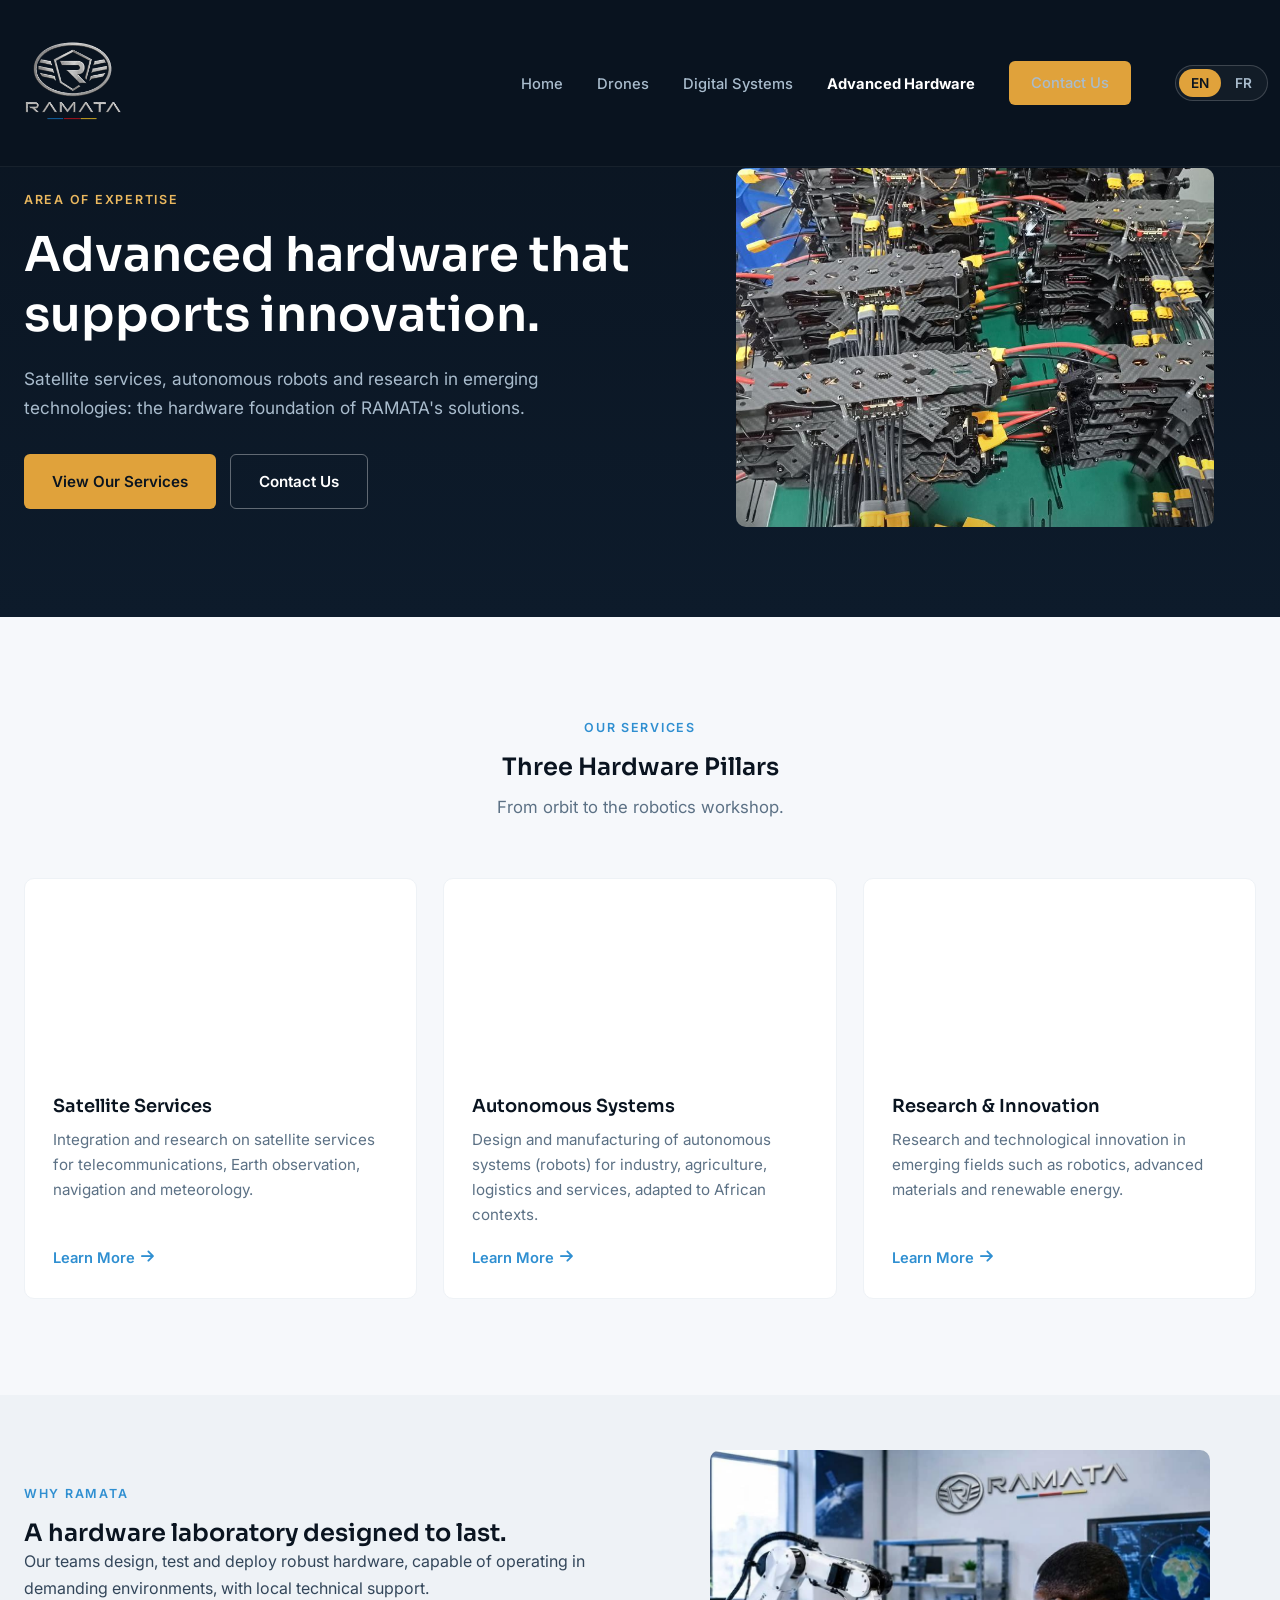
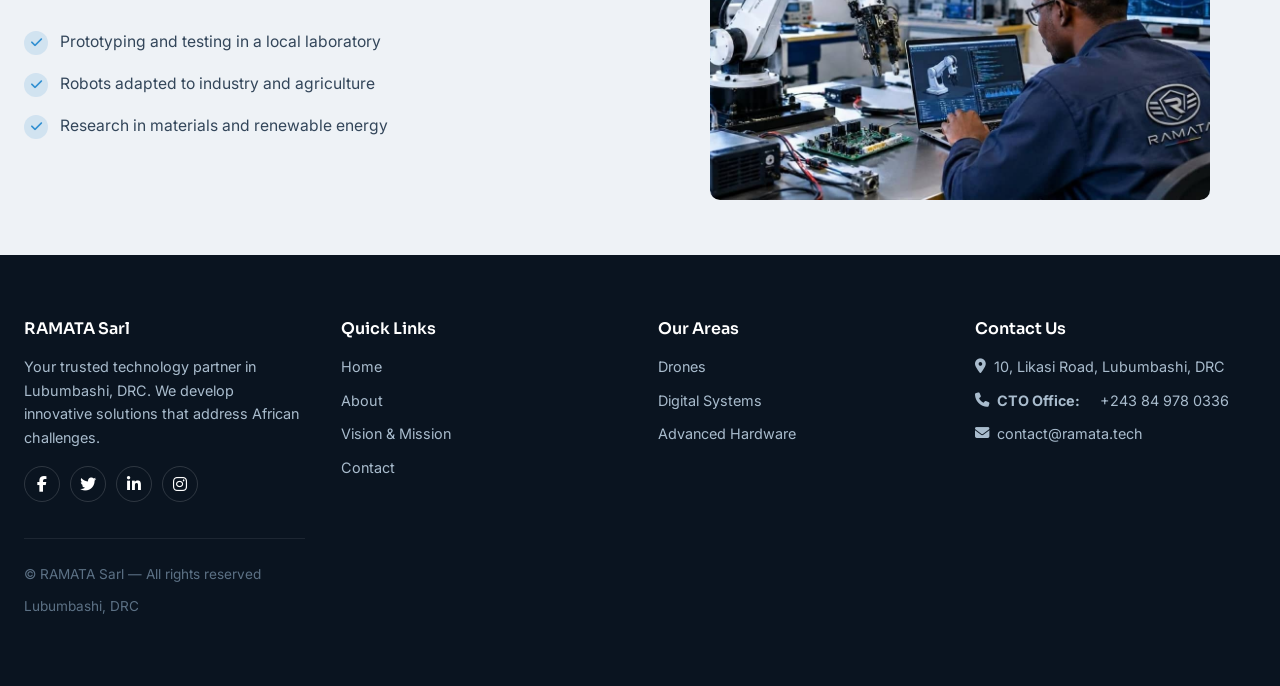
==== commit 43b5a801: "update" ====
--- a/advanced-hardware.html
+++ b/advanced-hardware.html
@@ -452,15 +452,7 @@
                             rel="noopener noreferrer">
                                 10, Likasi Road, Lubumbashi, DRC
                             </a>
-                        </li>
-
-                        <li>
-                            <i class="fas fa-phone"></i>
-                            <strong>CEO Office:</strong>&nbsp;
-                            <a href="tel:+243982550545">
-                                +243 98 255 0545
-                            </a>
-                        </li>
+                        </li>                       
 
                         <li>
                             <i class="fas fa-phone"></i>
@@ -470,14 +462,7 @@
                             </a>
                         </li>
 
-                        <li>
-                            <i class="fas fa-phone"></i>
-                            <strong>CFO/IR/Sales:</strong>&nbsp;
-                            <a href="tel:+17046269080">
-                                +1 (704) 626-9080
-                            </a>
-                        </li>
-
+                       
                         <li>
                             <i class="fas fa-envelope"></i>
                             <a href="mailto:contact@ramata.tech">
--- a/style.css
+++ b/style.css
@@ -1,3 +1,4 @@
+
 /* ==========================================================================
    RAMATA Sarl — Design tokens
    Palette: deep aviation navy + sky blue + warm amber accent
@@ -210,7 +211,7 @@
     line-height: 1;
     gap: 4px;
     min-width: 0;
-    transform: translateX(5mm);
+    transform: translateX(2mm);
 }
 
 .logo img {
@@ -1043,120 +1044,54 @@
     }
 }
 /* ==========================================================================
-   LANGUAGE POPUP
-   ========================================================================== */
-
-#language-popup {
-    position: fixed;
-    inset: 0;
-    width: 100%;
-    height: 100%;
-    background: rgba(5, 15, 25, 0.72);
-    display: flex;
+   LANGUAGE SWITCH (EN / FR)
+   ========================================================================== */
+
+.lang-switch {
+    display: inline-flex;
     align-items: center;
-    justify-content: center;
-    padding: 20px;
-    z-index: 999999;
-    backdrop-filter: blur(5px);
-    opacity: 1;
-    transition: opacity 0.3s ease;
-}
-
-#language-popup.language-popup-hide {
-    opacity: 0;
-}
-
-.language-box {
-    width: 100%;
-    max-width: 430px;
-    background: #ffffff;
-    padding: 38px 32px;
-    border-radius: 18px;
-    text-align: center;
-    box-shadow: 0 25px 70px rgba(0, 0, 0, 0.25);
-    animation: languagePopupIn 0.35s ease;
-}
-
-@keyframes languagePopupIn {
-    from {
-        opacity: 0;
-        transform: translateY(20px) scale(0.97);
-    }
-
-    to {
-        opacity: 1;
-        transform: translateY(0) scale(1);
-    }
-}
-
-.language-icon {
-    width: 55px;
-    height: 55px;
-    margin: 0 auto 18px;
-    display: flex;
-    align-items: center;
-    justify-content: center;
-    border-radius: 50%;
-    background: #f0f7ff;
-    font-size: 26px;
-}
-
-.language-box h2 {
-    margin: 0 0 12px;
-    font-size: 24px;
-    line-height: 1.3;
-    color: #0a1420;
-}
-
-.language-box p {
-    margin: 0;
-    font-size: 15px;
-    line-height: 1.6;
-    color: #5c6670;
-}
-
-.language-buttons {
-    display: flex;
-    justify-content: center;
-    gap: 12px;
-    margin-top: 25px;
-}
-
-.language-btn {
-    min-width: 125px;
-    padding: 12px 20px;
-    border-radius: 8px;
+    gap: 2px;
+    padding: 3px;
+    border: 1px solid rgba(255,255,255,0.18);
+    border-radius: 999px;
+    background: rgba(255,255,255,0.04);
+}
+
+.lang-switch button {
+    min-width: 40px;
+    padding: 6px 12px;
+    border: none;
+    border-radius: 999px;
+    background: transparent;
+    color: var(--slate-300);
     font-family: inherit;
-    font-size: 14px;
+    font-size: 0.85rem;
     font-weight: 600;
+    line-height: 1.2;
     cursor: pointer;
-    transition:
-        transform 0.2s ease,
-        box-shadow 0.2s ease,
-        background 0.2s ease;
-}
-
-.not-now-btn {
-    background: #ffffff;
-    color: #0a1420;
-    border: 1px solid #d6dce1;
-}
-
-.not-now-btn:hover {
-    background: #f5f7f9;
-    transform: translateY(-2px);
-}
-
-.french-btn {
-    background: #0a6cff;
-    color: #ffffff;
-    border: 1px solid #0a6cff;
-}
-
-.french-btn:hover {
-    background: #075bd4;
-    box-shadow: 0 8px 20px rgba(10, 108, 255, 0.25);
-    transform: translateY(-2px);
+    transition: background 0.2s ease, color 0.2s ease;
+}
+
+.lang-switch button:hover {
+    color: var(--white);
+}
+
+.lang-switch button.active {
+    background: var(--amber-400);
+    color: var(--navy-950);
+}
+
+.lang-switch button:focus-visible {
+    outline: 2px solid var(--amber-300);
+    outline-offset: 2px;
+}
+
+/* Keep the header on one line on smaller desktop screens */
+@media (min-width: 900px) and (max-width: 1100px) {
+
+    .nav-links {
+        gap: 24px;
+    }
 }
 
 /* ==========================================================================
@@ -1448,27 +1383,6 @@
     .hero-copy p {
         font-size: 1rem;
     }
-
-    .language-box {
-        padding: 30px 22px;
-        border-radius: 15px;
-    }
-
-    .language-box h2 {
-        font-size: 21px;
-    }
-
-    .language-box p {
-        font-size: 14px;
-    }
-
-    .language-buttons {
-        flex-direction: column;
-    }
-
-    .language-btn {
-        width: 100%;
-    }
 }
 
 /* ==========================================================================
@@ -1595,3 +1509,40 @@
         min-width: 0 !important;
     }
 }
+@media (max-width: 699px) {
+
+    header {
+        min-height: 0;
+    }
+
+    .nav-container {
+        padding: 10px 16px;
+    }
+
+    .logo img {
+        width: 100px;
+    }
+
+    .hero {
+        padding-top: 120px;
+    }
+}
+/* Hide Google Translate's top bar and hover tooltips */
+.goog-te-banner-frame,
+iframe.skiptranslate,
+.VIpgJd-ZVi9od-ORHb-OEVmcd,
+.VIpgJd-ZVi9od-aZ2wEe-wOHMyf,
+.goog-te-balloon-frame,
+#goog-gt-tt {
+    display: none !important;
+}
+
+body {
+    top: 0 !important;
+}
+
+.goog-text-highlight,
+.VIpgJd-yAWNEb-VIpgJd-fmcmS-sn54Q {
+    background: none !important;
+    box-shadow: none !important;
+}
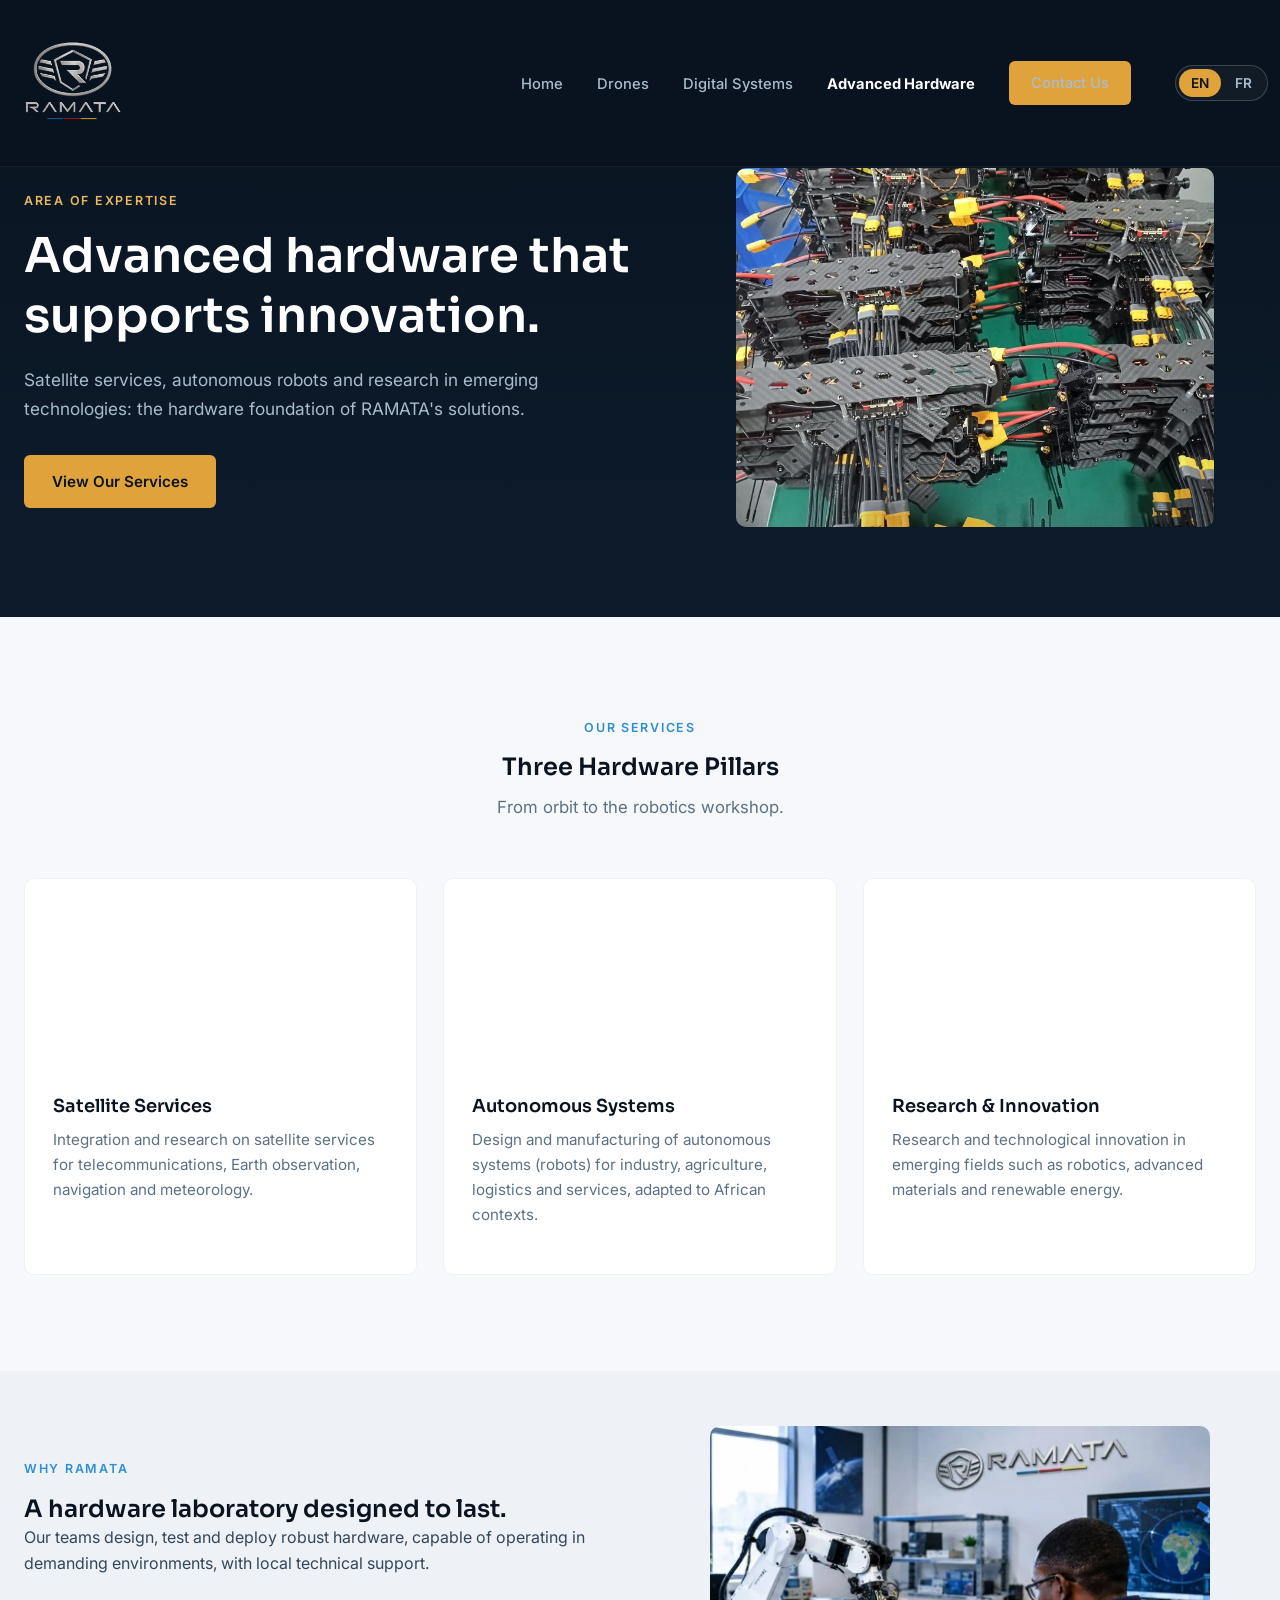
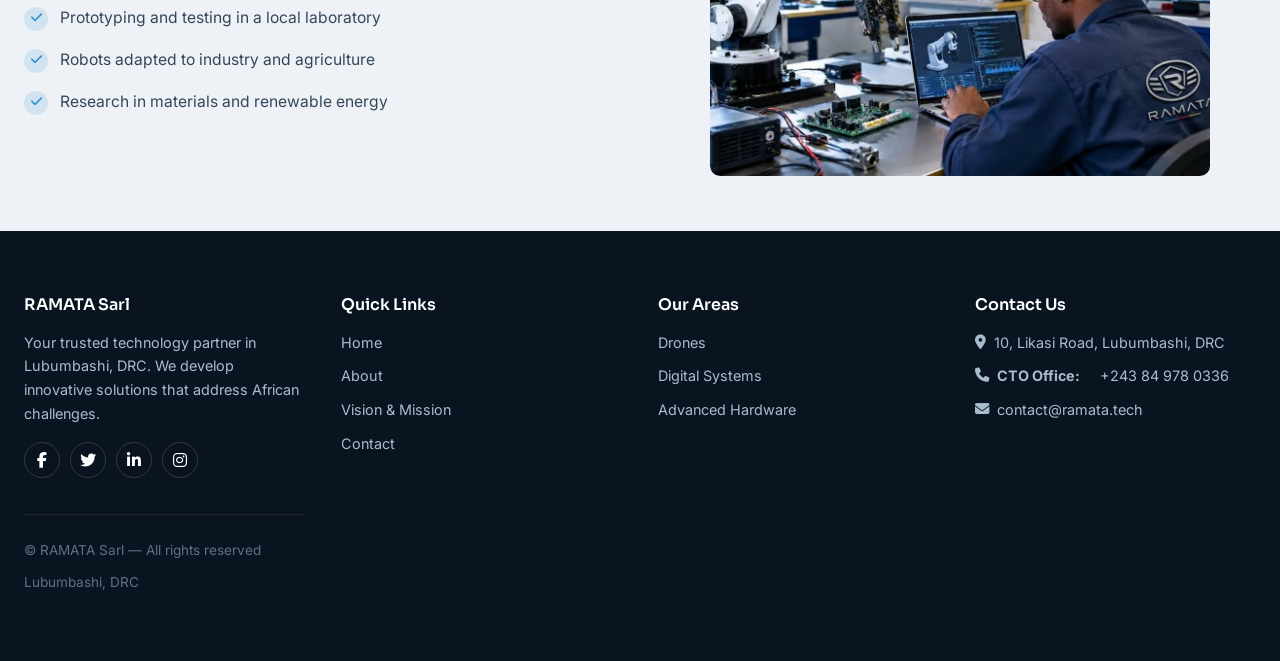
==== commit 1861bf2e: "updated" ====
--- a/advanced-hardware.html
+++ b/advanced-hardware.html
@@ -96,9 +96,7 @@
                         View Our Services
                     </a>
 
-                    <a href="#contact" class="btn btn-ghost">
-                        Contact Us
-                    </a>
+                    
 
                 </div>
 
@@ -167,10 +165,7 @@
                             Earth observation, navigation and meteorology.
                         </p>
 
-                        <a href="#contact" class="link-arrow">
-                            Learn More
-                            <i class="fas fa-arrow-right"></i>
-                        </a>
+                        
 
                     </div>
 
@@ -198,10 +193,7 @@
                             agriculture, logistics and services, adapted to African contexts.
                         </p>
 
-                        <a href="#contact" class="link-arrow">
-                            Learn More
-                            <i class="fas fa-arrow-right"></i>
-                        </a>
+                       
 
                     </div>
 
@@ -229,10 +221,7 @@
                             advanced materials and renewable energy.
                         </p>
 
-                        <a href="#contact" class="link-arrow">
-                            Learn More
-                            <i class="fas fa-arrow-right"></i>
-                        </a>
+                        
 
                     </div>
 
--- a/style.css
+++ b/style.css
@@ -1,4 +1,3 @@
-
 /* ==========================================================================
    RAMATA Sarl — Design tokens
    Palette: deep aviation navy + sky blue + warm amber accent
@@ -1086,6 +1085,26 @@
     outline-offset: 2px;
 }
 
+/* Hide Google Translate's top bar and hover tooltips */
+.goog-te-banner-frame,
+iframe.skiptranslate,
+.VIpgJd-ZVi9od-ORHb-OEVmcd,
+.VIpgJd-ZVi9od-aZ2wEe-wOHMyf,
+.goog-te-balloon-frame,
+#goog-gt-tt {
+    display: none !important;
+}
+
+body {
+    top: 0 !important;
+}
+
+.goog-text-highlight,
+.VIpgJd-yAWNEb-VIpgJd-fmcmS-sn54Q {
+    background: none !important;
+    box-shadow: none !important;
+}
+
 /* Keep the header on one line on smaller desktop screens */
 @media (min-width: 900px) and (max-width: 1100px) {
 
@@ -1527,22 +1546,729 @@
         padding-top: 120px;
     }
 }
-/* Hide Google Translate's top bar and hover tooltips */
-.goog-te-banner-frame,
-iframe.skiptranslate,
-.VIpgJd-ZVi9od-ORHb-OEVmcd,
-.VIpgJd-ZVi9od-aZ2wEe-wOHMyf,
-.goog-te-balloon-frame,
-#goog-gt-tt {
-    display: none !important;
-}
-
-body {
-    top: 0 !important;
-}
-
-.goog-text-highlight,
-.VIpgJd-yAWNEb-VIpgJd-fmcmS-sn54Q {
-    background: none !important;
-    box-shadow: none !important;
-}+
+/* =========================================================
+   MOBILE UI REFINEMENTS (phones / hamburger-menu sizes only)
+   Desktop (900px and wider) is not affected.
+   ========================================================= */
+
+/* EN / FR switch stays visible in the header, next to the menu icon */
+@media (max-width: 899px) {
+
+    .nav-container {
+        gap: 12px;
+    }
+
+    .logo {
+        margin-right: auto;
+    }
+
+    .mobile-menu {
+        order: 2;
+    }
+
+    .nav-links:not(.active) {
+        display: flex;
+        position: static;
+        width: auto;
+        padding: 0;
+        background: none;
+        border: none;
+        flex-direction: row;
+        align-items: center;
+        order: 1;
+    }
+
+    .nav-links:not(.active) > li:not(.lang-switch-item) {
+        display: none;
+    }
+}
+
+/* Phones */
+@media (max-width: 699px) {
+
+    /* Header */
+    .nav-container {
+        padding: 8px 16px;
+    }
+
+    .logo img {
+        width: 76px;
+    }
+
+    .lang-switch button {
+        min-width: 36px;
+        padding: 5px 10px;
+        font-size: 0.8rem;
+    }
+
+    /* General spacing and text */
+    section {
+        padding: 32px 0;
+    }
+
+    .section-head {
+        margin-bottom: 18px;
+    }
+
+    .section-head p {
+        font-size: 0.92rem;
+        margin-top: 6px;
+    }
+
+    .eyebrow {
+        margin-bottom: 8px;
+    }
+
+    h2 {
+        font-size: 1.3rem;
+    }
+
+    .split p,
+    .vm-card p,
+    .contact-panel p {
+        font-size: 0.92rem;
+        line-height: 1.55;
+    }
+
+    .split,
+    .hero .container {
+        gap: 18px;
+    }
+
+    /* Hero */
+    .hero {
+        padding-top: 100px;
+        padding-bottom: 32px;
+    }
+
+    .hero-copy h1 {
+        font-size: 1.75rem;
+        margin-bottom: 12px;
+    }
+
+    .hero-copy p {
+        font-size: 0.95rem;
+        line-height: 1.55;
+        margin-bottom: 18px;
+    }
+
+    .hero-btns {
+        flex-wrap: nowrap;
+        gap: 10px;
+    }
+
+    .hero-btns .btn {
+        flex: 1 1 0;
+        justify-content: center;
+        padding: 12px 10px;
+        text-align: center;
+    }
+
+    .hero-visual {
+        width: 100%;
+        max-width: 100%;
+        aspect-ratio: 2 / 1;
+    }
+
+    /* Homepage hero: background photo (images/background.png)
+       shown full width at the bottom, never cropped or stretched,
+       with a dark overlay so the text stays readable */
+    .hero:has(img[src*="logo-2"]) {
+        background:
+            linear-gradient(
+                180deg,
+                rgba(10, 20, 32, 0.96) 0%,
+                rgba(10, 20, 32, 0.85) 45%,
+                rgba(10, 20, 32, 0.35) 100%
+            ),
+            url("images/background.png") center bottom / 100% auto no-repeat,
+            var(--navy-950);
+    }
+
+    /* Only one logo on the page: hide the repeated logos */
+    .hero-visual:has(img[src*="logo-2"]),
+    .company-image:has(img[src*="logo-1"]) {
+        display: none;
+    }
+
+    /* Stats: one row of four */
+    .stats {
+        padding: 20px 0;
+    }
+
+    .stats .container {
+        grid-template-columns: repeat(4, minmax(0, 1fr));
+        gap: 8px;
+    }
+
+    .stats .stat-num {
+        font-size: 1.3rem;
+    }
+
+    .stats .stat-label {
+        font-size: 0.7rem;
+        line-height: 1.3;
+        margin-top: 2px;
+    }
+
+    /* Checklists */
+    .checklist {
+        gap: 8px;
+        margin: 14px 0 16px;
+    }
+
+    .checklist li {
+        font-size: 0.9rem;
+    }
+
+    /* About checklist: 3 compact columns */
+    #apropos .checklist {
+        grid-template-columns: repeat(3, minmax(0, 1fr));
+        gap: 10px;
+    }
+
+    #apropos .checklist li {
+        flex-direction: column;
+        align-items: flex-start;
+        gap: 6px;
+        font-size: 0.8rem;
+        line-height: 1.35;
+    }
+
+    /* Cards */
+    .vm-grid,
+    .card-grid,
+    .service-card-grid {
+        gap: 12px;
+    }
+
+    .vm-card,
+    .info-card {
+        padding: 16px 18px;
+    }
+
+    .vm-card h3 {
+        font-size: 1.05rem;
+        margin-bottom: 4px;
+    }
+
+    .service-card .service-media {
+        height: 120px;
+    }
+
+    .service-card .service-body {
+        padding: 14px 16px 16px;
+    }
+
+    .service-card h3 {
+        margin-bottom: 6px;
+    }
+
+    .service-card p {
+        font-size: 0.9rem;
+        margin-bottom: 10px;
+    }
+
+    .spec-card,
+    .spec-carousel .spec-card {
+        min-height: 200px;
+    }
+
+    .spec-card-body {
+        padding: 16px;
+    }
+
+    /* Drone applications: two cards per row */
+    #applications .service-card-grid {
+        grid-template-columns: repeat(2, minmax(0, 1fr)) !important;
+        gap: 12px !important;
+    }
+
+    .drone-carousel {
+        aspect-ratio: 16 / 10;
+    }
+
+    #applications .vm-card {
+        padding: 10px 10px 12px;
+    }
+
+    #applications .vm-card h3 {
+        font-size: 0.95rem;
+    }
+
+    #applications .vm-card p {
+        font-size: 0.8rem;
+        line-height: 1.4;
+    }
+
+    .application-image {
+        height: 90px;
+        margin-bottom: 8px;
+        border-radius: 8px;
+    }
+
+    .why-section {
+        padding: 32px 0;
+    }
+
+    .why-section .split img {
+        height: 170px;
+    }
+
+    /* Contact */
+    .contact-panel {
+        padding: 18px;
+    }
+
+    .contact-panel h3 {
+        margin-bottom: 6px;
+    }
+
+    .contact-panel p {
+        margin-bottom: 14px;
+    }
+
+    /* Footer: links side by side */
+    footer {
+        padding: 28px 0 18px;
+    }
+
+    .footer-grid {
+        grid-template-columns: repeat(2, minmax(0, 1fr));
+        gap: 20px 16px;
+        padding-bottom: 18px;
+    }
+
+    .footer-grid > .footer-col:first-child,
+    .footer-grid > .footer-col:nth-child(4),
+    .footer-grid > .copyright {
+        grid-column: 1 / -1;
+    }
+
+    .footer-col h3,
+    .footer-col h4 {
+        margin-bottom: 10px;
+    }
+
+    .footer-col p {
+        margin-bottom: 12px;
+    }
+
+    .footer-links {
+        gap: 6px;
+    }
+
+    .copyright {
+        padding-top: 14px;
+    }
+}
+
+/* Phones: extra compact sections (services, Why RAMATA,
+   About, Vision & Mission, Our Areas). Text is unchanged. */
+@media (max-width: 699px) {
+
+    section {
+        padding: 28px 0;
+    }
+
+    .section-head {
+        margin-bottom: 14px;
+    }
+
+    .section-head p {
+        line-height: 1.5;
+    }
+
+    .split p,
+    .vm-card p,
+    .service-card p,
+    .contact-panel p {
+        line-height: 1.5;
+    }
+
+    /* About */
+    #apropos h2 {
+        margin-bottom: 6px;
+    }
+
+    #apropos .checklist {
+        margin: 12px 0 12px;
+    }
+
+    /* Vision & Mission cards */
+    .vm-grid {
+        gap: 10px;
+    }
+
+    .vm-card {
+        padding: 14px 16px;
+    }
+
+    .vm-card p {
+        font-size: 0.88rem;
+    }
+
+    /* Our Areas carousel: arrows sit over the card edges,
+       so the card is wider and its text takes fewer lines */
+    .spec-carousel {
+        gap: 0;
+    }
+
+    .spec-carousel .spec-grid {
+        padding: 4px 0 6px;
+    }
+
+    .spec-carousel .carousel-btn {
+        position: absolute;
+        top: 50%;
+        transform: translateY(-50%);
+        width: 34px;
+        height: 34px;
+        background: rgba(10, 20, 32, 0.75);
+    }
+
+    .spec-carousel .carousel-btn:hover {
+        transform: translateY(-50%) scale(1.05);
+    }
+
+    .spec-carousel .carousel-prev {
+        left: 6px;
+    }
+
+    .spec-carousel .carousel-next {
+        right: 6px;
+    }
+
+    .spec-carousel .spec-card,
+    .spec-card {
+        min-height: 180px;
+    }
+
+    .spec-card-body {
+        padding: 14px 46px 14px 46px;
+    }
+
+    .spec-card .link-arrow {
+        margin-top: 8px;
+    }
+
+    /* Services cards (Digital Systems / Advanced Hardware) */
+    .service-card-grid {
+        gap: 12px !important;
+    }
+
+    .service-card .service-media {
+        height: 110px;
+    }
+
+    .service-card .service-body {
+        padding: 12px 14px 14px;
+    }
+
+    .service-card h3 {
+        font-size: 1.02rem;
+        margin-bottom: 4px;
+    }
+
+    .service-card p {
+        font-size: 0.88rem;
+        margin-bottom: 8px;
+    }
+
+    /* Why RAMATA */
+    .why-section {
+        padding: 28px 0;
+    }
+
+    .why-section h2 {
+        margin-bottom: 6px;
+    }
+
+    .why-section .checklist {
+        margin: 12px 0 4px;
+    }
+
+    .why-section .split img {
+        height: 150px;
+    }
+}
+
+/* Phones: smaller overall scale (text, header, buttons, images) */
+@media (max-width: 699px) {
+
+    body {
+        font-size: 15px;
+    }
+
+    /* Header */
+    .nav-container {
+        padding: 6px 14px;
+    }
+
+    .logo img {
+        width: 64px;
+    }
+
+    .mobile-menu {
+        font-size: 1.2rem;
+        padding: 6px 8px;
+    }
+
+    .lang-switch {
+        padding: 2px;
+    }
+
+    .lang-switch button {
+        min-width: 32px;
+        padding: 4px 8px;
+        font-size: 0.74rem;
+    }
+
+    /* Section spacing */
+    section,
+    .why-section {
+        padding: 24px 0;
+    }
+
+    .section-head {
+        margin-bottom: 12px;
+    }
+
+    .eyebrow {
+        font-size: 0.68rem;
+        margin-bottom: 6px;
+    }
+
+    h2 {
+        font-size: 1.15rem;
+    }
+
+    h3 {
+        font-size: 0.98rem;
+    }
+
+    .section-head p,
+    .split p,
+    .vm-card p,
+    .service-card p,
+    .contact-panel p,
+    .checklist li {
+        font-size: 0.86rem;
+    }
+
+    .btn {
+        padding: 10px 18px;
+        font-size: 0.85rem;
+    }
+
+    .link-arrow {
+        font-size: 0.84rem;
+    }
+
+    /* Hero */
+    .hero {
+        padding-top: 84px;
+        padding-bottom: 24px;
+    }
+
+    .hero-copy h1 {
+        font-size: 1.5rem;
+        margin-bottom: 10px;
+    }
+
+    .hero-copy p {
+        font-size: 0.88rem;
+        margin-bottom: 14px;
+    }
+
+    .hero-btns .btn {
+        padding: 10px 8px;
+    }
+
+    /* Stats */
+    .stats {
+        padding: 16px 0;
+    }
+
+    .stats .stat-num {
+        font-size: 1.15rem;
+    }
+
+    .stats .stat-label {
+        font-size: 0.66rem;
+    }
+
+    /* About checklist */
+    #apropos .checklist li {
+        font-size: 0.76rem;
+    }
+
+    .checklist .check-mark {
+        width: 20px;
+        height: 20px;
+        font-size: 0.7rem;
+    }
+
+    /* Images and cards */
+    .service-card .service-media {
+        height: 100px;
+    }
+
+    .spec-carousel .spec-card,
+    .spec-card {
+        min-height: 160px;
+    }
+
+    .spec-card h3 {
+        font-size: 1.1rem;
+    }
+
+    .spec-card p {
+        font-size: 0.84rem;
+    }
+
+    .why-section .split img {
+        height: 130px;
+    }
+
+    .application-image {
+        height: 80px;
+    }
+
+    #applications .vm-card p {
+        font-size: 0.76rem;
+    }
+
+    .contact-panel {
+        padding: 16px;
+    }
+
+    /* Footer */
+    footer {
+        padding: 22px 0 14px;
+    }
+
+    .footer-col h3,
+    .footer-col h4 {
+        font-size: 0.92rem;
+        margin-bottom: 8px;
+    }
+
+    .footer-col p,
+    .footer-links a,
+    .footer-links li {
+        font-size: 0.82rem;
+    }
+
+    .social-links a {
+        width: 32px;
+        height: 32px;
+    }
+
+    .copyright {
+        font-size: 0.78rem;
+    }
+}
+
+/* Phones: shorter Vision & Mission, About and Our Services.
+   Cards become a side-swipe row (all text kept). */
+@media (max-width: 699px) {
+
+    /* Swipeable card rows */
+    .vm-grid,
+    #services .service-card-grid {
+        display: flex !important;
+        gap: 10px !important;
+        overflow-x: auto;
+        scroll-snap-type: x mandatory;
+        scrollbar-width: none;
+        margin: 0 -16px;
+        width: calc(100% + 32px);
+        max-width: none;
+        padding: 0 16px 4px;
+        scroll-padding: 0 16px;
+    }
+
+    .vm-grid::-webkit-scrollbar,
+    #services .service-card-grid::-webkit-scrollbar {
+        display: none;
+    }
+
+    .vm-grid > .vm-card,
+    #services .service-card-grid > .service-card {
+        flex: 0 0 84%;
+        max-width: 84%;
+        scroll-snap-align: start;
+    }
+
+    .vm-card p {
+        font-size: 0.82rem;
+        line-height: 1.45;
+    }
+
+    #services .service-card .service-media {
+        height: 90px;
+    }
+
+    #services .service-card p {
+        font-size: 0.82rem;
+        line-height: 1.45;
+    }
+
+    /* About RAMATA */
+    #apropos h2 {
+        font-size: 1.05rem;
+    }
+
+    #apropos .split p {
+        font-size: 0.82rem;
+        line-height: 1.45;
+    }
+
+    #apropos .checklist {
+        margin: 10px 0;
+    }
+
+    #apropos .checklist li {
+        font-size: 0.72rem;
+        gap: 4px;
+    }
+}
+
+/* Phones: show the full "Why RAMATA" photo (no cropping) */
+@media (max-width: 699px) {
+
+    .why-section .split img {
+        width: 100%;
+        height: auto;
+        object-fit: contain;
+    }
+}
+
+/* Phones: stop hidden Google Translate helpers from adding
+   empty scroll space below the footer */
+@media (max-width: 699px) {
+
+    body > .skiptranslate,
+    .goog-te-spinner-pos,
+    .goog-te-menu-frame,
+    #goog-gt-tt {
+        display: none !important;
+        height: 0 !important;
+    }
+
+    body {
+        min-height: 0;
+        position: relative;
+    }
+}
+
+/* Phones: hide the "Our Vision & Mission" link in About
+   (the section is right below it) */
+@media (max-width: 699px) {
+
+    #apropos .link-arrow {
+        display: none;
+    }
+}
